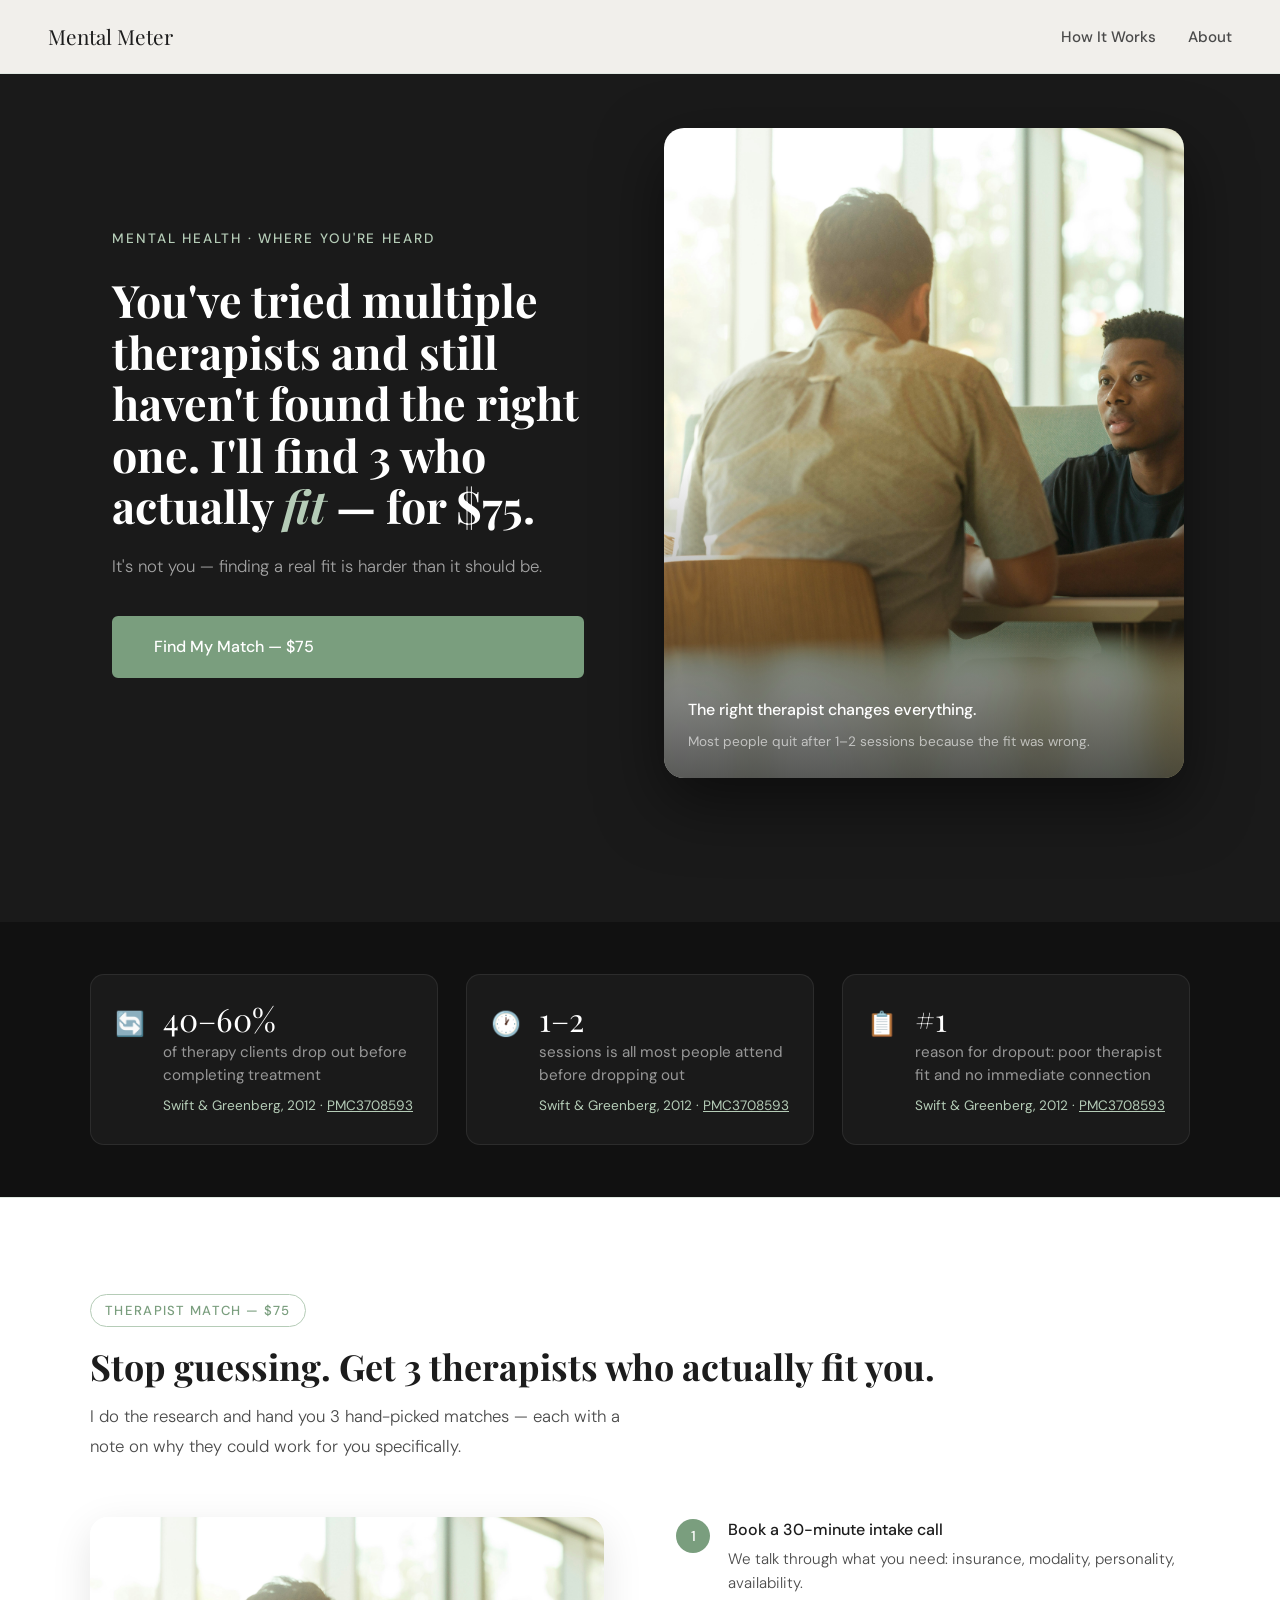
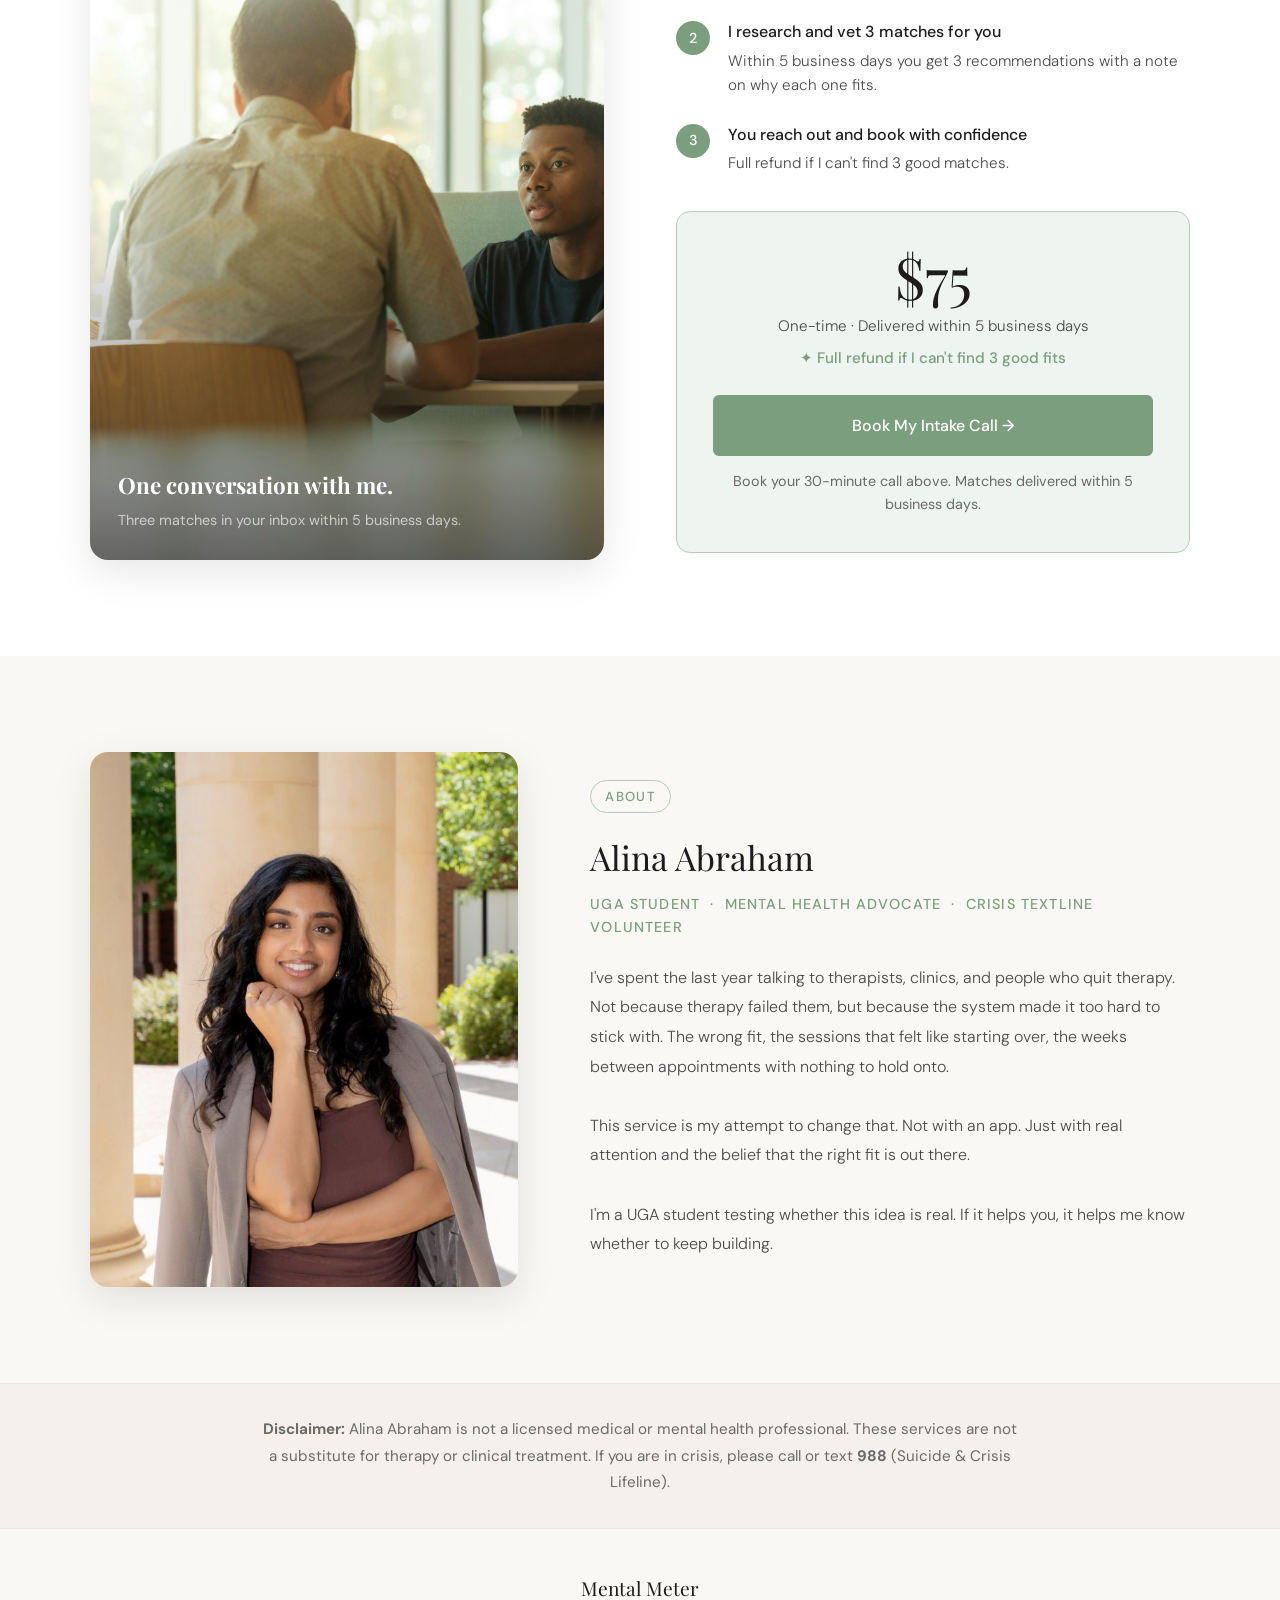
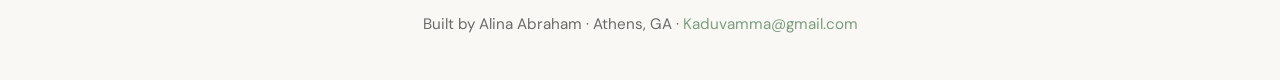
==== v1.html @ 349c6928 "Add files via upload" ====
<!DOCTYPE html>
<html lang="en">
<head>
<meta charset="UTF-8"><meta name="viewport" content="width=device-width, initial-scale=1.0">
<title>Mental Meter — Find Your Therapist</title>
<link href="https://fonts.googleapis.com/css2?family=Playfair+Display:ital,wght@0,400;0,700;1,400&family=DM+Sans:wght@300;400;500&display=swap" rel="stylesheet">
<link rel="stylesheet" href="shared.css">
<script async src="https://www.googletagmanager.com/gtag/js?id=G-3355NS7R4S"></script>
<script>window.dataLayer=window.dataLayer||[];function gtag(){dataLayer.push(arguments);}gtag('js',new Date());gtag('config','G-3355NS7R4S');gtag('event','variant_view',{variant:'v1'});function trackClick(l){gtag('event','cta_click',{variant:'v1',cta:l});}</script>
<style>
  /* V1 — THERAPIST MATCH — FRUSTRATION */
  /* Dark full-bleed hero, image right, cream body */
  .hero { min-height:100vh; display:grid; grid-template-columns:1fr 1fr; padding-top:80px; background:#1a1a1a; }
  .hero-left { display:flex; flex-direction:column; justify-content:center; padding:72px 56px 72px 64px; animation:fadeUp .6s ease both; }
  .hero-eyebrow { font-size:0.85rem; letter-spacing:0.14em; text-transform:uppercase; color:var(--sage-light); font-weight:500; margin-bottom:24px; }
  .hero h1 { font-family:'Playfair Display',serif; font-size:clamp(2.2rem,3.5vw,3.4rem); line-height:1.15; color:#fff; margin-bottom:20px; }
  .hero h1 em { font-style:italic; color:var(--sage-light); }
  .hero-sub { font-size:1.05rem; color:rgba(255,255,255,0.6); line-height:1.7; margin-bottom:36px; font-weight:300; max-width:480px; }
  .hero-right { display:flex; align-items:center; justify-content:center; padding:48px 48px 48px 24px; animation:fadeUp .7s .15s ease both; }
  .hero-img-frame { width:100%; max-height:680px; border-radius:20px; overflow:hidden; position:relative; box-shadow:0 24px 64px rgba(0,0,0,0.5); aspect-ratio:4/5; }
  .hero-img-frame img { width:100%; height:100%; object-fit:cover; object-position:center 25%; display:block; }
  .hero-img-overlay { position:absolute; inset:0; background:linear-gradient(to top, rgba(20,20,20,0.7) 0%, transparent 50%); }
  .hero-img-caption { position:absolute; bottom:24px; left:24px; right:24px; color:white; }
  .hero-img-caption strong { display:block; font-size:1rem; font-weight:500; margin-bottom:4px; }
  .hero-img-caption span { font-size:0.85rem; color:rgba(255,255,255,0.6); }

  .service-grid { display:grid; grid-template-columns:1fr 1fr; gap:72px; align-items:start; margin-top:56px; }
  .service-visual { border-radius:18px; overflow:hidden; box-shadow:0 12px 40px rgba(0,0,0,0.1); aspect-ratio:4/5; position:relative; }
  .service-visual img { width:100%; height:100%; object-fit:cover; display:block; }
  .service-visual-overlay { position:absolute; inset:0; background:linear-gradient(to top,rgba(20,20,20,0.65) 0%,transparent 55%); }
  .service-visual-label { position:absolute; bottom:28px; left:28px; right:28px; color:white; }
  .service-visual-label h3 { font-family:'Playfair Display',serif; font-size:1.4rem; margin-bottom:6px; }
  .service-visual-label p { font-size:0.9rem; color:rgba(255,255,255,0.65); line-height:1.5; }

  @media(max-width:800px){ .hero{grid-template-columns:1fr;} .hero-left{padding:100px 24px 40px;} .hero-right{padding:0 24px 48px;} .service-grid{grid-template-columns:1fr;} }
</style>
</head>
<body>
<nav>
  <a href="#" class="nav-logo">Mental Meter</a>
  <ul class="nav-links"><li><a href="#service">How It Works</a></li><li><a href="#about">About</a></li></ul>
</nav>

<!-- HERO -->
<section class="hero">
  <div class="hero-left">
    <p class="hero-eyebrow">Mental Health · Where You're Heard</p>
    <h1>You've tried multiple therapists and still haven't found the right one. I'll find 3 who actually <em>fit</em> — for $75.</h1>
    <p class="hero-sub">It's not you — finding a real fit is harder than it should be.</p>
    <a href="https://calendly.com/alinaabraham05/30min" class="btn-primary" onclick="trackClick('match_hero_v1')">Find My Match — $75</a>
  </div>
  <div class="hero-right">
    <div class="hero-img-frame">
      <img src="therapy.jpg" alt="Person in a therapy conversation" />
      <div class="hero-img-overlay"></div>
      <div class="hero-img-caption">
        <strong>The right therapist changes everything.</strong>
        <span>Most people quit after 1–2 sessions because the fit was wrong.</span>
      </div>
    </div>
  </div>
</section>

<!-- STATS -->
<div class="stats-bar">
  <div class="stats-inner">
    <div class="stat-card"><div class="stat-icon">🔄</div><div><div class="stat-number">40–60%</div><div class="stat-label">of therapy clients drop out before completing treatment</div><div class="stat-source">Swift &amp; Greenberg, 2012 · <a href="https://pmc.ncbi.nlm.nih.gov/articles/PMC3708593/" target="_blank">PMC3708593</a></div></div></div>
    <div class="stat-card"><div class="stat-icon">🕐</div><div><div class="stat-number">1–2</div><div class="stat-label">sessions is all most people attend before dropping out</div><div class="stat-source">Swift &amp; Greenberg, 2012 · <a href="https://pmc.ncbi.nlm.nih.gov/articles/PMC3708593/" target="_blank">PMC3708593</a></div></div></div>
    <div class="stat-card"><div class="stat-icon">📋</div><div><div class="stat-number">#1</div><div class="stat-label">reason for dropout: poor therapist fit and no immediate connection</div><div class="stat-source">Swift &amp; Greenberg, 2012 · <a href="https://pmc.ncbi.nlm.nih.gov/articles/PMC3708593/" target="_blank">PMC3708593</a></div></div></div>
  </div>
</div>

<!-- SERVICE -->
<section style="background:white; border-top:1px solid var(--border);" id="service">
  <div class="section-inner">
    <span class="section-tag">Therapist Match — $75</span>
    <h2 class="section-title">Stop guessing. Get 3 therapists who actually fit you.</h2>
    <p class="section-sub">I do the research and hand you 3 hand-picked matches — each with a note on why they could work for you specifically.</p>
    <div class="service-grid">
      <div class="service-visual">
        <img src="therapy.jpg" alt="Therapy session" />
        <div class="service-visual-overlay"></div>
        <div class="service-visual-label"><h3>One conversation with me.</h3><p>Three matches in your inbox within 5 business days.</p></div>
      </div>
      <div>
        <div class="match-steps">
          <div class="match-step"><div class="step-num">1</div><div class="step-text"><h4>Book a 30-minute intake call</h4><p>We talk through what you need: insurance, modality, personality, availability.</p></div></div>
          <div class="match-step"><div class="step-num">2</div><div class="step-text"><h4>I research and vet 3 matches for you</h4><p>Within 5 business days you get 3 recommendations with a note on why each one fits.</p></div></div>
          <div class="match-step"><div class="step-num">3</div><div class="step-text"><h4>You reach out and book with confidence</h4><p>Full refund if I can't find 3 good matches.</p></div></div>
        </div>
        <div class="pricing-pill pricing-pill-light">
          <div class="price-tag price-tag-light">$75</div>
          <div class="price-desc price-desc-light">One-time · Delivered within 5 business days</div>
          <div class="price-guarantee price-guarantee-light">✦ Full refund if I can't find 3 good fits</div>
          <a href="https://calendly.com/alinaabraham05/30min" class="btn-primary" style="width:100%;text-align:center;display:block;" onclick="trackClick('match_section_v1')">Book My Intake Call →</a>
          <p class="pricing-note pricing-note-light">Book your 30-minute call above. Matches delivered within 5 business days.</p>
        </div>
      </div>
    </div>
  </div>
</section>

<!-- ABOUT -->
<section style="background:var(--cream);" id="about">
  <div class="section-inner">
    <div class="about-grid">
      <div class="about-img-frame"><img src="photo.png" alt="Alina Abraham" /></div>
      <div>
        <span class="section-tag">About</span>
        <div class="about-name">Alina Abraham</div>
        <div class="about-title">UGA Student &nbsp;·&nbsp; Mental Health Advocate &nbsp;·&nbsp; Crisis Textline Volunteer</div>
        <p class="about-body">I've spent the last year talking to therapists, clinics, and people who quit therapy. Not because therapy failed them, but because the system made it too hard to stick with. The wrong fit, the sessions that felt like starting over, the weeks between appointments with nothing to hold onto.<br><br>This service is my attempt to change that. Not with an app. Just with real attention and the belief that the right fit is out there.<br><br>I'm a UGA student testing whether this idea is real. If it helps you, it helps me know whether to keep building.</p>
      </div>
    </div>
  </div>
</section>

<div class="disclaimer"><p><strong>Disclaimer:</strong> Alina Abraham is not a licensed medical or mental health professional. These services are not a substitute for therapy or clinical treatment. If you are in crisis, please call or text <strong>988</strong> (Suicide &amp; Crisis Lifeline).</p></div>
<footer><div class="footer-logo">Mental Meter</div><div class="footer-sub">Built by Alina Abraham · Athens, GA · <span style="color:var(--sage)">Kaduvamma@gmail.com</span></div></footer>
</body>
</html>
---- shared.css ----
:root {
  --sage: #7A9E7E; --sage-light: #B5CCB7; --sage-pale: #EEF4EF;
  --cream: #FAF8F4; --ink: #1C1C1C; --ink-soft: #4A4A4A;
  --ink-muted: #6A6A6A; --border: #E0E8E1;
}
* { margin:0; padding:0; box-sizing:border-box; }
html { scroll-behavior:smooth; }
body { font-family:'DM Sans',sans-serif; background:var(--cream); color:var(--ink); line-height:1.6; overflow-x:hidden; font-size:17px; }

nav { position:fixed; top:0; left:0; right:0; z-index:100; padding:20px 48px; display:flex; justify-content:space-between; align-items:center; background:rgba(250,248,244,0.96); backdrop-filter:blur(12px); border-bottom:1px solid var(--border); }
.nav-logo { font-family:'Playfair Display',serif; font-size:1.3rem; color:var(--ink); text-decoration:none; }
.nav-links { display:flex; gap:32px; list-style:none; }
.nav-links a { font-size:0.95rem; color:var(--ink-soft); text-decoration:none; font-weight:500; transition:color 0.2s; }
.nav-links a:hover { color:var(--sage); }

.btn-primary { display:inline-block; padding:16px 40px; background:var(--sage); color:white; text-decoration:none; font-size:1rem; font-weight:500; border-radius:6px; border:2px solid var(--sage); transition:all 0.25s; }
.btn-primary:hover { background:transparent; color:var(--sage); }
.btn-light { display:inline-block; padding:16px 40px; background:white; color:var(--ink); text-decoration:none; font-size:1rem; font-weight:500; border-radius:6px; border:2px solid white; transition:all 0.25s; }
.btn-light:hover { background:transparent; color:white; }
.btn-dark { display:inline-block; padding:16px 40px; background:var(--ink); color:white; text-decoration:none; font-size:1rem; font-weight:500; border-radius:6px; border:2px solid var(--ink); transition:all 0.25s; }
.btn-dark:hover { background:transparent; color:var(--ink); }
.btn-outline-white { display:inline-block; padding:16px 40px; background:transparent; color:white; text-decoration:none; font-size:1rem; font-weight:500; border-radius:6px; border:2px solid rgba(255,255,255,0.5); transition:all 0.25s; }
.btn-outline-white:hover { border-color:white; }

section { padding:96px 48px; }
.section-inner { max-width:1100px; margin:0 auto; }
.section-tag { display:inline-block; font-size:0.82rem; letter-spacing:0.1em; text-transform:uppercase; color:var(--sage); font-weight:500; border:1px solid var(--sage-light); padding:5px 14px; border-radius:100px; margin-bottom:18px; }
.section-title { font-family:'Playfair Display',serif; font-size:clamp(1.9rem,2.8vw,2.6rem); line-height:1.2; color:var(--ink); margin-bottom:14px; }
.section-sub { font-size:1.05rem; color:var(--ink-soft); line-height:1.75; font-weight:300; max-width:560px; }

.stats-bar { background:#111; padding:52px 48px; }
.stats-inner { max-width:1100px; margin:0 auto; display:grid; grid-template-columns:repeat(3,1fr); gap:28px; }
.stat-card { display:flex; gap:18px; align-items:flex-start; padding:28px 24px; background:rgba(255,255,255,0.04); border:1px solid rgba(255,255,255,0.08); border-radius:14px; }
.stat-icon { font-size:1.5rem; flex-shrink:0; margin-top:2px; }
.stat-number { font-family:'Playfair Display',serif; font-size:2rem; color:#fff; line-height:1; margin-bottom:6px; }
.stat-label { font-size:0.95rem; color:rgba(255,255,255,0.55); line-height:1.5; }
.stat-source { font-size:0.85rem; color:var(--sage-light); margin-top:8px; }
.stat-source a { color:var(--sage-light); text-decoration:underline; }

.match-steps { display:flex; flex-direction:column; gap:24px; margin-bottom:36px; }
.match-step { display:flex; gap:18px; align-items:flex-start; }
.step-num { width:34px; height:34px; background:var(--sage); color:white; border-radius:50%; display:flex; align-items:center; justify-content:center; font-size:0.9rem; font-weight:500; flex-shrink:0; margin-top:2px; }
.step-text h4 { font-weight:500; font-size:1rem; margin-bottom:4px; }
.step-text p { font-size:0.95rem; color:var(--ink-soft); line-height:1.6; font-weight:300; }

.pricing-pill { border-radius:14px; padding:36px; text-align:center; }
.pricing-pill-light { background:var(--sage-pale); border:1px solid var(--sage-light); }
.pricing-pill-dark { background:rgba(255,255,255,0.05); border:1px solid rgba(255,255,255,0.12); }
.price-tag { font-family:'Playfair Display',serif; font-size:3.6rem; line-height:1; margin-bottom:8px; }
.price-tag-dark { color:white; }
.price-tag-light { color:var(--ink); }
.price-desc { font-size:0.95rem; margin-bottom:8px; font-weight:300; }
.price-desc-light { color:var(--ink-soft); }
.price-desc-dark { color:rgba(255,255,255,0.5); }
.price-guarantee { font-size:0.95rem; font-weight:500; margin-bottom:24px; }
.price-guarantee-light { color:var(--sage); }
.price-guarantee-dark { color:var(--sage-light); }
.pricing-note { font-size:0.9rem; margin-top:14px; line-height:1.6; }
.pricing-note-light { color:var(--ink-muted); }
.pricing-note-dark { color:rgba(255,255,255,0.4); }
.one-time-badge { display:inline-block; background:rgba(181,204,183,0.18); border:1px solid rgba(181,204,183,0.35); border-radius:100px; padding:5px 16px; font-size:0.82rem; letter-spacing:0.08em; text-transform:uppercase; color:var(--sage-light); margin-bottom:14px; }

.feature-row { display:flex; gap:16px; align-items:flex-start; padding:20px 22px; border-radius:10px; }
.feature-row-dark { background:rgba(255,255,255,0.04); border:1px solid rgba(255,255,255,0.08); }
.feature-row-light { background:white; border:1px solid var(--border); }
.feature-icon { font-size:1.3rem; flex-shrink:0; margin-top:2px; }
.feature-text h4 { font-size:0.95rem; font-weight:500; margin-bottom:4px; }
.feature-text p { font-size:0.9rem; line-height:1.6; font-weight:300; }
.feature-text-dark h4 { color:white; }
.feature-text-dark p { color:rgba(255,255,255,0.5); }
.feature-text-light h4 { color:var(--ink); }
.feature-text-light p { color:var(--ink-soft); }

.timeline-strip { display:flex; border-radius:10px; overflow:hidden; border:1px solid rgba(255,255,255,0.1); }
.timeline-item { flex:1; padding:16px 10px; text-align:center; border-right:1px solid rgba(255,255,255,0.08); }
.timeline-item:last-child { border-right:none; }
.timeline-day { font-size:0.78rem; letter-spacing:0.08em; text-transform:uppercase; color:var(--sage-light); margin-bottom:5px; }
.timeline-label { font-size:0.82rem; color:rgba(255,255,255,0.5); line-height:1.4; }

.forms-grid { display:grid; grid-template-columns:repeat(3,1fr); gap:24px; margin-top:52px; }
.form-card { background:white; border:1px solid var(--border); border-radius:14px; padding:32px; position:relative; overflow:hidden; }
.form-card::before { content:''; position:absolute; top:0; left:0; right:0; height:3px; background:var(--sage); }
.form-card-label { font-size:0.82rem; letter-spacing:0.08em; text-transform:uppercase; color:var(--sage); font-weight:500; margin-bottom:10px; }
.form-card h3 { font-family:'Playfair Display',serif; font-size:1.15rem; margin-bottom:10px; }
.form-card>p { font-size:0.95rem; color:var(--ink-soft); line-height:1.65; font-weight:300; margin-bottom:18px; }
.form-questions { list-style:none; display:flex; flex-direction:column; gap:9px; }
.form-questions li { font-size:0.9rem; color:var(--ink-muted); display:flex; gap:9px; align-items:flex-start; line-height:1.5; }
.form-questions li::before { content:'→'; color:var(--sage-light); flex-shrink:0; }

.about-grid { display:grid; grid-template-columns:1fr 1.4fr; gap:72px; align-items:center; }
.about-img-frame { border-radius:18px; overflow:hidden; box-shadow:0 12px 40px rgba(0,0,0,0.1); }
.about-img-frame img { width:100%; aspect-ratio:4/5; object-fit:cover; display:block; }
.about-name { font-family:'Playfair Display',serif; font-size:2.1rem; margin-bottom:8px; }
.about-title { font-size:0.9rem; color:var(--sage); text-transform:uppercase; letter-spacing:0.08em; font-weight:500; margin-bottom:24px; }
.about-body { font-size:1rem; color:var(--ink-soft); line-height:1.85; font-weight:300; }

.disclaimer { background:#f5f0eb; border-top:1px solid var(--border); padding:32px 48px; text-align:center; }
.disclaimer p { font-size:0.95rem; color:var(--ink-muted); max-width:760px; margin:0 auto; line-height:1.75; }
footer { padding:44px 48px; text-align:center; border-top:1px solid var(--border); }
.footer-logo { font-family:'Playfair Display',serif; font-size:1.2rem; color:var(--ink); margin-bottom:8px; }
.footer-sub { font-size:0.95rem; color:var(--ink-muted); }

@keyframes fadeUp { from{opacity:0;transform:translateY(18px);}to{opacity:1;transform:translateY(0);} }

@media (max-width:800px) {
  nav { padding:16px 20px; } .nav-links { display:none; } section { padding:64px 20px; }
  .stats-inner { grid-template-columns:1fr; }
  .forms-grid { grid-template-columns:1fr; }
  .about-grid { grid-template-columns:1fr; }
  .timeline-strip { flex-direction:column; }
  .timeline-item { border-right:none; border-bottom:1px solid rgba(255,255,255,0.08); }
  .timeline-item:last-child { border-bottom:none; }
}
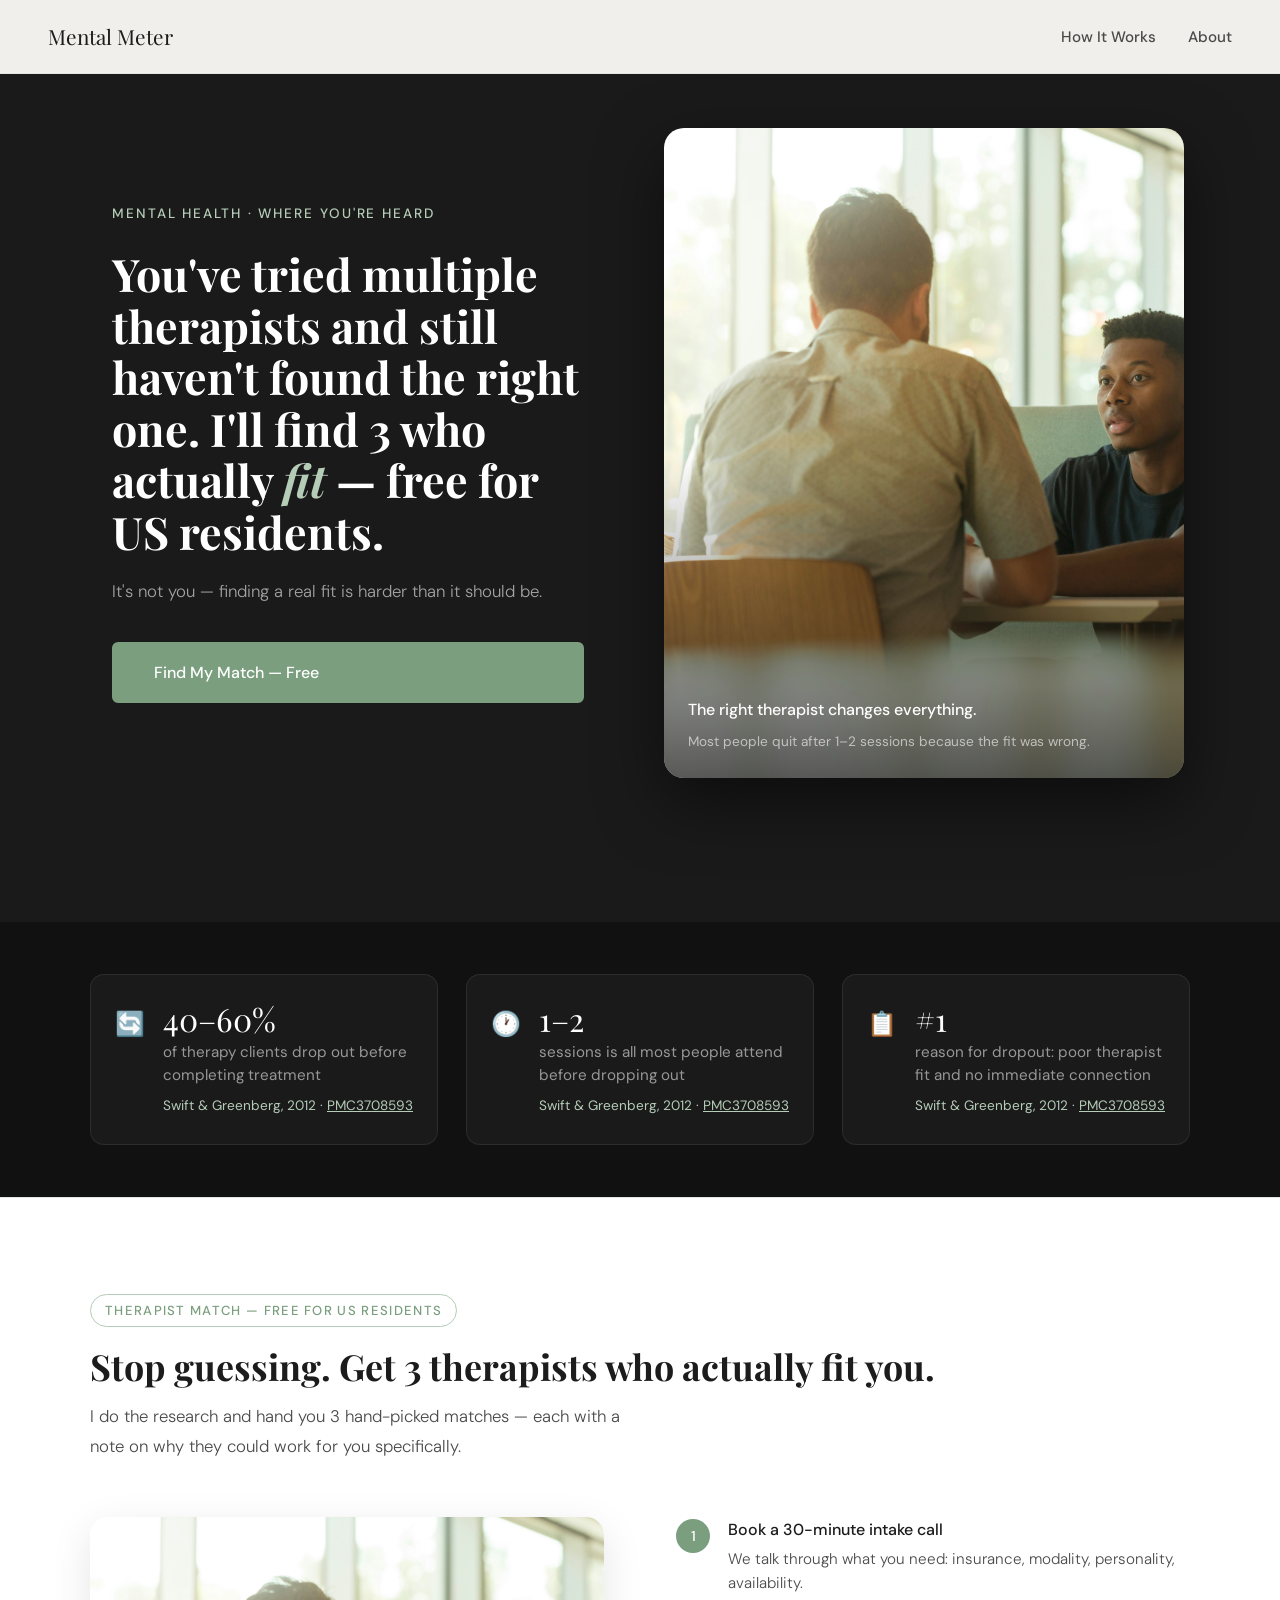
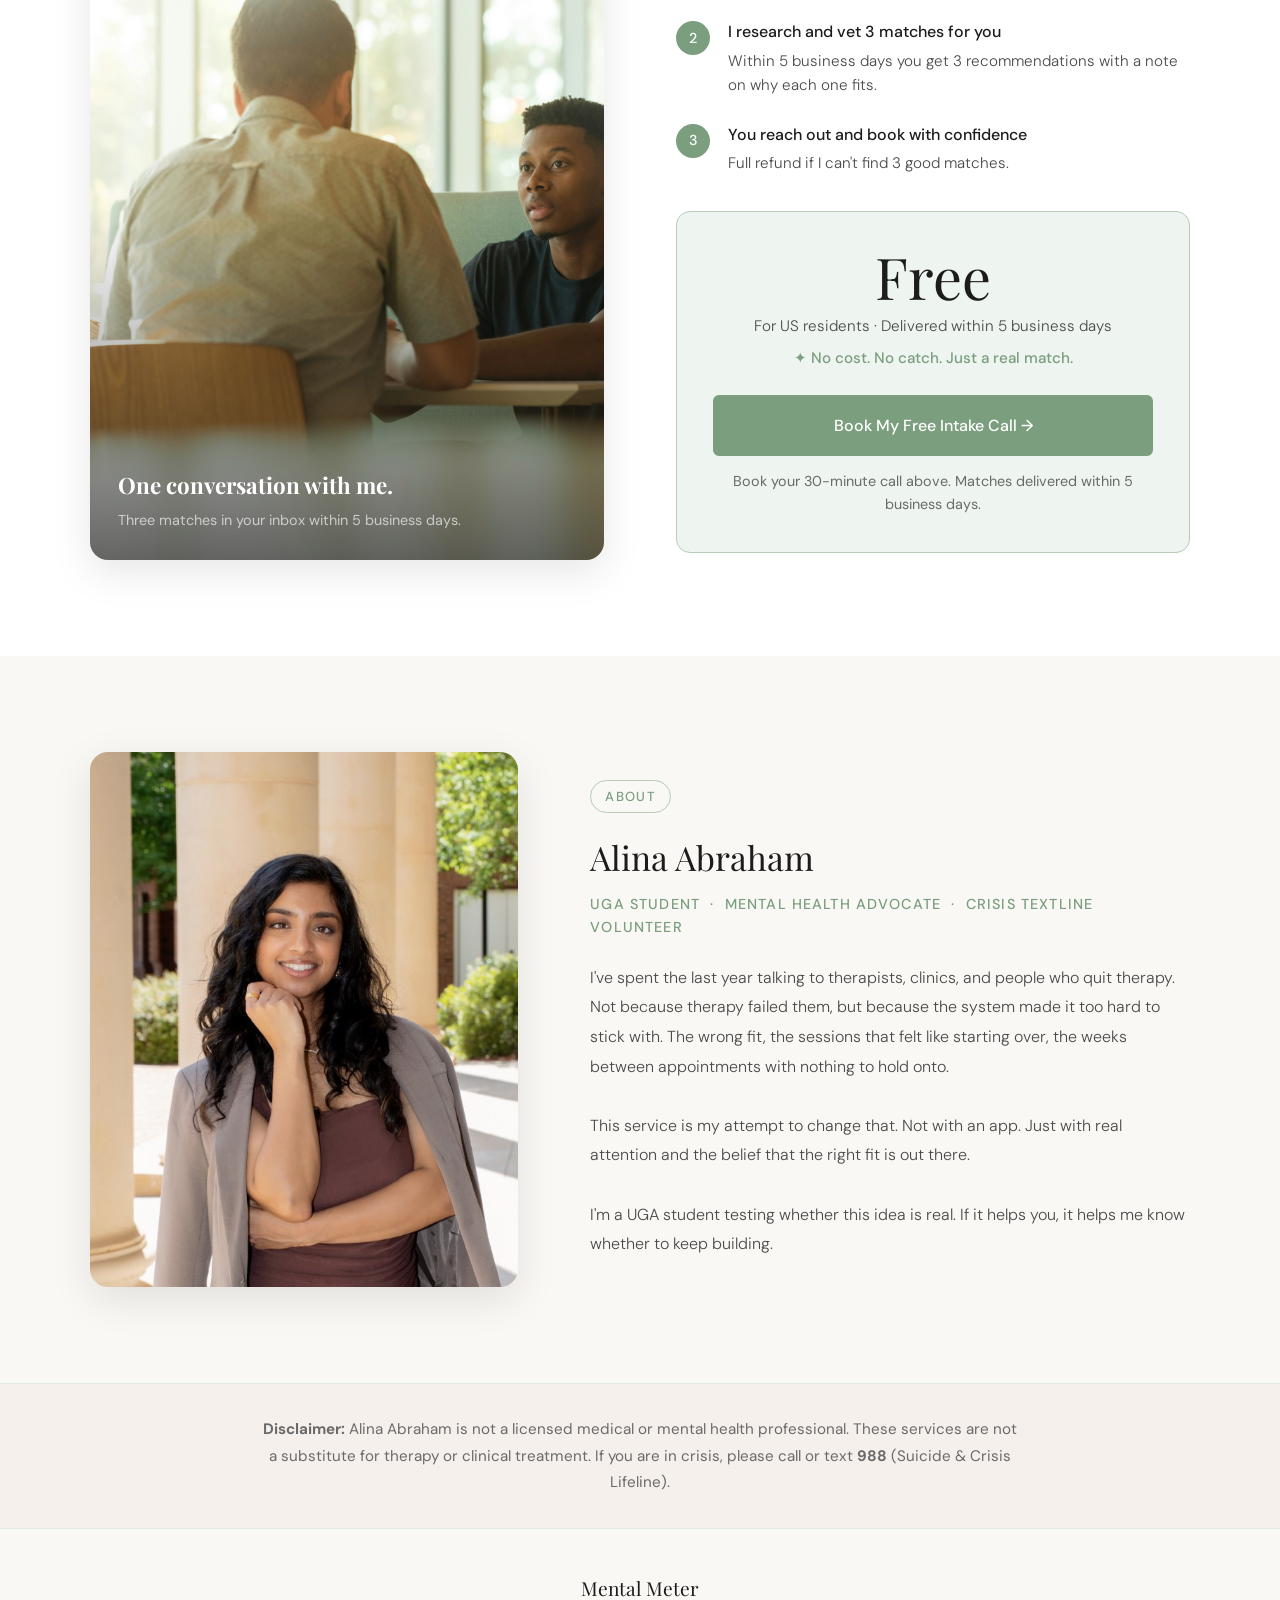
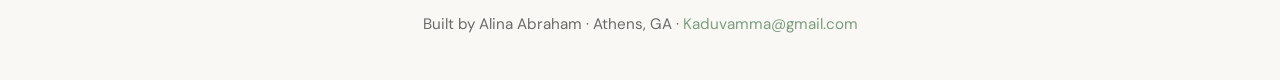
==== commit cb9f79b2: "Add files via upload" ====
--- a/v1.html
+++ b/v1.html
@@ -45,9 +45,9 @@
 <section class="hero">
   <div class="hero-left">
     <p class="hero-eyebrow">Mental Health · Where You're Heard</p>
-    <h1>You've tried multiple therapists and still haven't found the right one. I'll find 3 who actually <em>fit</em> — for $75.</h1>
+    <h1>You've tried multiple therapists and still haven't found the right one. I'll find 3 who actually <em>fit</em> — free for US residents.</h1>
     <p class="hero-sub">It's not you — finding a real fit is harder than it should be.</p>
-    <a href="https://calendly.com/alinaabraham05/30min" class="btn-primary" onclick="trackClick('match_hero_v1')">Find My Match — $75</a>
+    <a href="https://calendly.com/alinaabraham05/30min" class="btn-primary" onclick="trackClick('match_hero_v1')">Find My Match — Free</a>
   </div>
   <div class="hero-right">
     <div class="hero-img-frame">
@@ -73,7 +73,7 @@
 <!-- SERVICE -->
 <section style="background:white; border-top:1px solid var(--border);" id="service">
   <div class="section-inner">
-    <span class="section-tag">Therapist Match — $75</span>
+    <span class="section-tag">Therapist Match — Free for US Residents</span>
     <h2 class="section-title">Stop guessing. Get 3 therapists who actually fit you.</h2>
     <p class="section-sub">I do the research and hand you 3 hand-picked matches — each with a note on why they could work for you specifically.</p>
     <div class="service-grid">
@@ -89,10 +89,10 @@
           <div class="match-step"><div class="step-num">3</div><div class="step-text"><h4>You reach out and book with confidence</h4><p>Full refund if I can't find 3 good matches.</p></div></div>
         </div>
         <div class="pricing-pill pricing-pill-light">
-          <div class="price-tag price-tag-light">$75</div>
-          <div class="price-desc price-desc-light">One-time · Delivered within 5 business days</div>
-          <div class="price-guarantee price-guarantee-light">✦ Full refund if I can't find 3 good fits</div>
-          <a href="https://calendly.com/alinaabraham05/30min" class="btn-primary" style="width:100%;text-align:center;display:block;" onclick="trackClick('match_section_v1')">Book My Intake Call →</a>
+          <div class="price-tag price-tag-light">Free</div>
+          <div class="price-desc price-desc-light">For US residents · Delivered within 5 business days</div>
+          <div class="price-guarantee price-guarantee-light">✦ No cost. No catch. Just a real match.</div>
+          <a href="https://calendly.com/alinaabraham05/30min" class="btn-primary" style="width:100%;text-align:center;display:block;" onclick="trackClick('match_section_v1')">Book My Free Intake Call →</a>
           <p class="pricing-note pricing-note-light">Book your 30-minute call above. Matches delivered within 5 business days.</p>
         </div>
       </div>
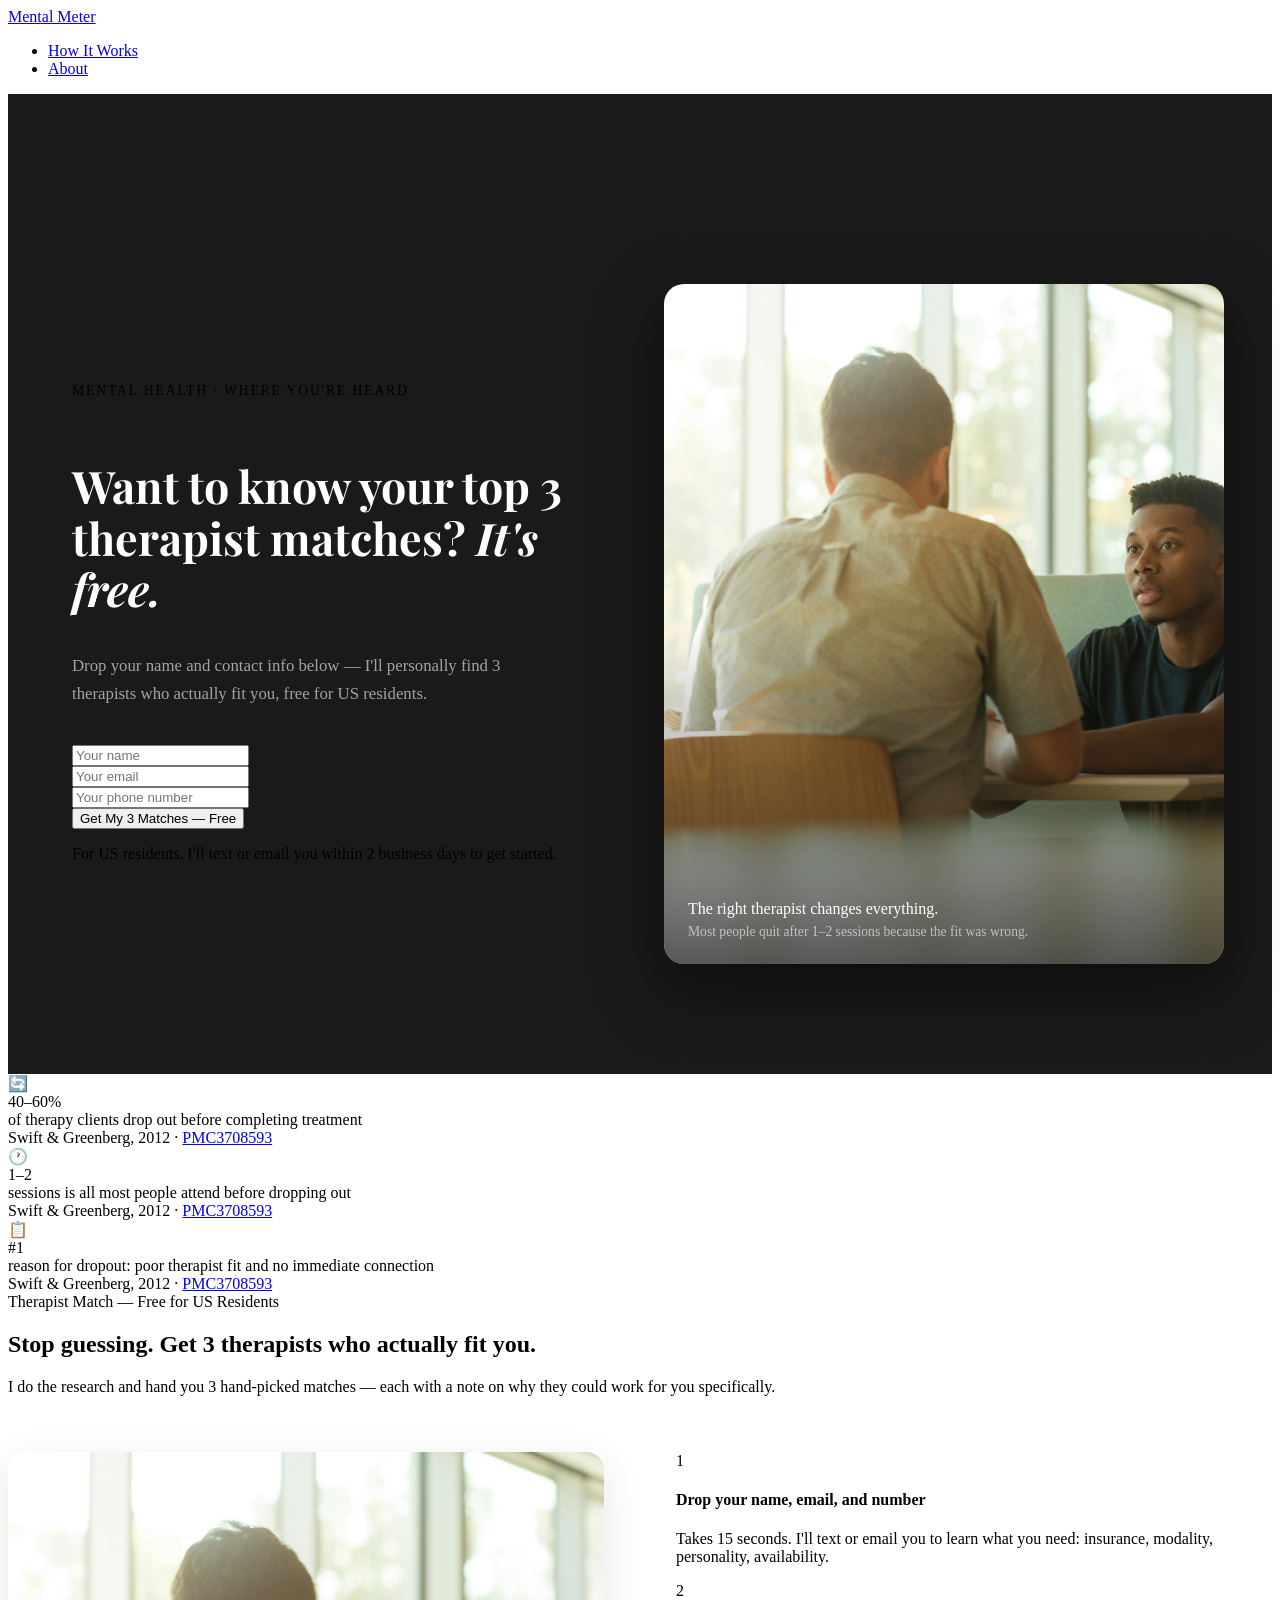
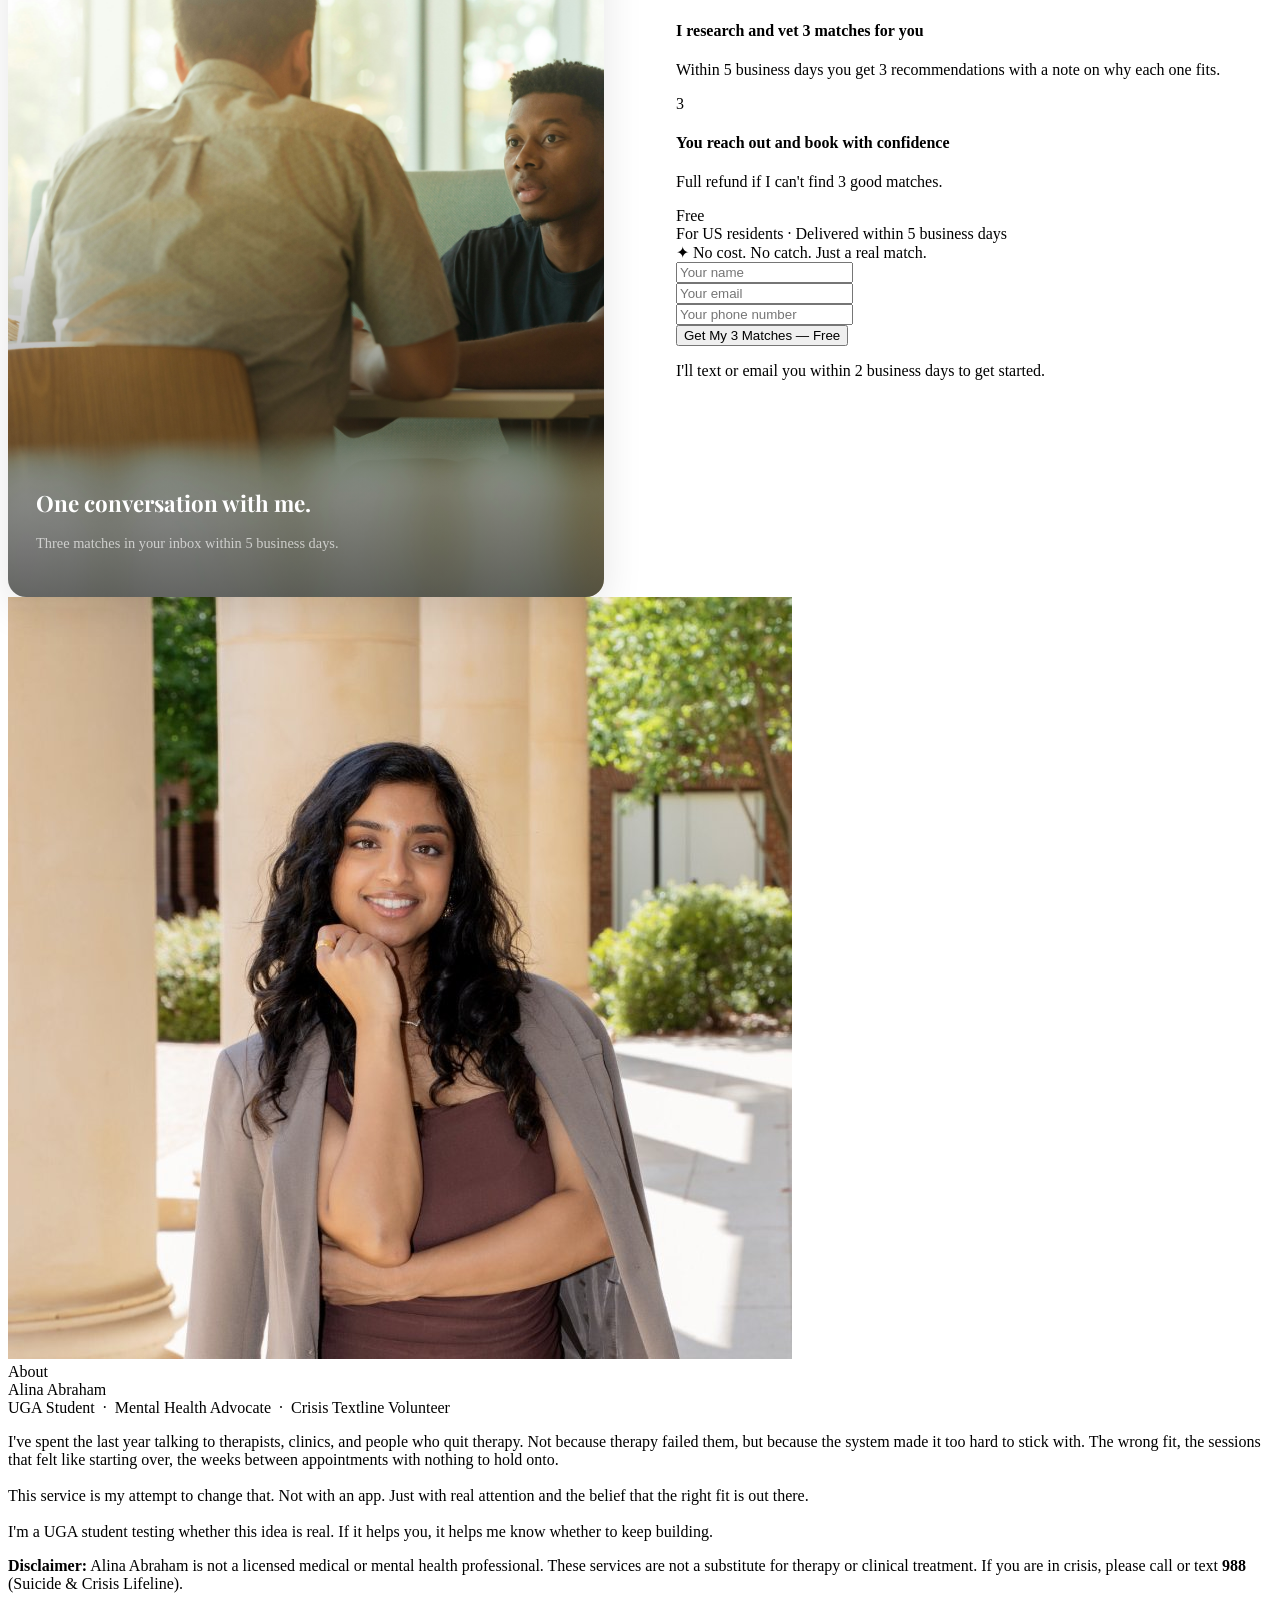
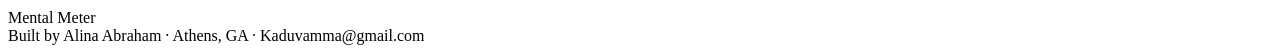
==== commit d21b7619: "Add files via upload" ====
--- a/v1.html
+++ b/v1.html
@@ -45,9 +45,19 @@
 <section class="hero">
   <div class="hero-left">
     <p class="hero-eyebrow">Mental Health · Where You're Heard</p>
-    <h1>You've tried multiple therapists and still haven't found the right one. I'll find 3 who actually <em>fit</em> — free for US residents.</h1>
-    <p class="hero-sub">It's not you — finding a real fit is harder than it should be.</p>
-    <a href="https://calendly.com/alinaabraham05/30min" class="btn-primary" onclick="trackClick('match_hero_v1')">Find My Match — Free</a>
+    <h1>Want to know your top 3 therapist matches? <em>It's free.</em></h1>
+    <p class="hero-sub">Drop your name and contact info below — I'll personally find 3 therapists who actually fit you, free for US residents.</p>
+    <div class="lead-form-wrap lead-form-wrap-dark">
+      <form action="https://formspree.io/f/mykaanel" method="POST" class="lead-form" onsubmit="trackClick('match_hero_v1')">
+        <input type="hidden" name="_subject" value="New Therapist Match Lead — V1" />
+        <input type="hidden" name="service" value="Therapist Match" />
+        <div class="lead-form-row"><input type="text" name="name" placeholder="Your name" required class="lead-input" /></div>
+        <div class="lead-form-row"><input type="email" name="email" placeholder="Your email" required class="lead-input" /></div>
+        <div class="lead-form-row"><input type="tel" name="phone" placeholder="Your phone number" required class="lead-input" /></div>
+        <button type="submit" class="lead-submit-btn">Get My 3 Matches — Free</button>
+      </form>
+      <p class="lead-form-note">For US residents. I'll text or email you within 2 business days to get started.</p>
+    </div>
   </div>
   <div class="hero-right">
     <div class="hero-img-frame">
@@ -84,7 +94,7 @@
       </div>
       <div>
         <div class="match-steps">
-          <div class="match-step"><div class="step-num">1</div><div class="step-text"><h4>Book a 30-minute intake call</h4><p>We talk through what you need: insurance, modality, personality, availability.</p></div></div>
+          <div class="match-step"><div class="step-num">1</div><div class="step-text"><h4>Drop your name, email, and number</h4><p>Takes 15 seconds. I'll text or email you to learn what you need: insurance, modality, personality, availability.</p></div></div>
           <div class="match-step"><div class="step-num">2</div><div class="step-text"><h4>I research and vet 3 matches for you</h4><p>Within 5 business days you get 3 recommendations with a note on why each one fits.</p></div></div>
           <div class="match-step"><div class="step-num">3</div><div class="step-text"><h4>You reach out and book with confidence</h4><p>Full refund if I can't find 3 good matches.</p></div></div>
         </div>
@@ -92,8 +102,17 @@
           <div class="price-tag price-tag-light">Free</div>
           <div class="price-desc price-desc-light">For US residents · Delivered within 5 business days</div>
           <div class="price-guarantee price-guarantee-light">✦ No cost. No catch. Just a real match.</div>
-          <a href="https://calendly.com/alinaabraham05/30min" class="btn-primary" style="width:100%;text-align:center;display:block;" onclick="trackClick('match_section_v1')">Book My Free Intake Call →</a>
-          <p class="pricing-note pricing-note-light">Book your 30-minute call above. Matches delivered within 5 business days.</p>
+          <div class="lead-form-wrap">
+            <form action="https://formspree.io/f/mykaanel" method="POST" class="lead-form" onsubmit="trackClick('match_section_v1')">
+              <input type="hidden" name="_subject" value="New Therapist Match Lead — V1" />
+              <input type="hidden" name="service" value="Therapist Match" />
+              <div class="lead-form-row"><input type="text" name="name" placeholder="Your name" required class="lead-input" /></div>
+              <div class="lead-form-row"><input type="email" name="email" placeholder="Your email" required class="lead-input" /></div>
+              <div class="lead-form-row"><input type="tel" name="phone" placeholder="Your phone number" required class="lead-input" /></div>
+              <button type="submit" class="lead-submit-btn">Get My 3 Matches — Free</button>
+            </form>
+            <p class="lead-form-note">I'll text or email you within 2 business days to get started.</p>
+          </div>
         </div>
       </div>
     </div>
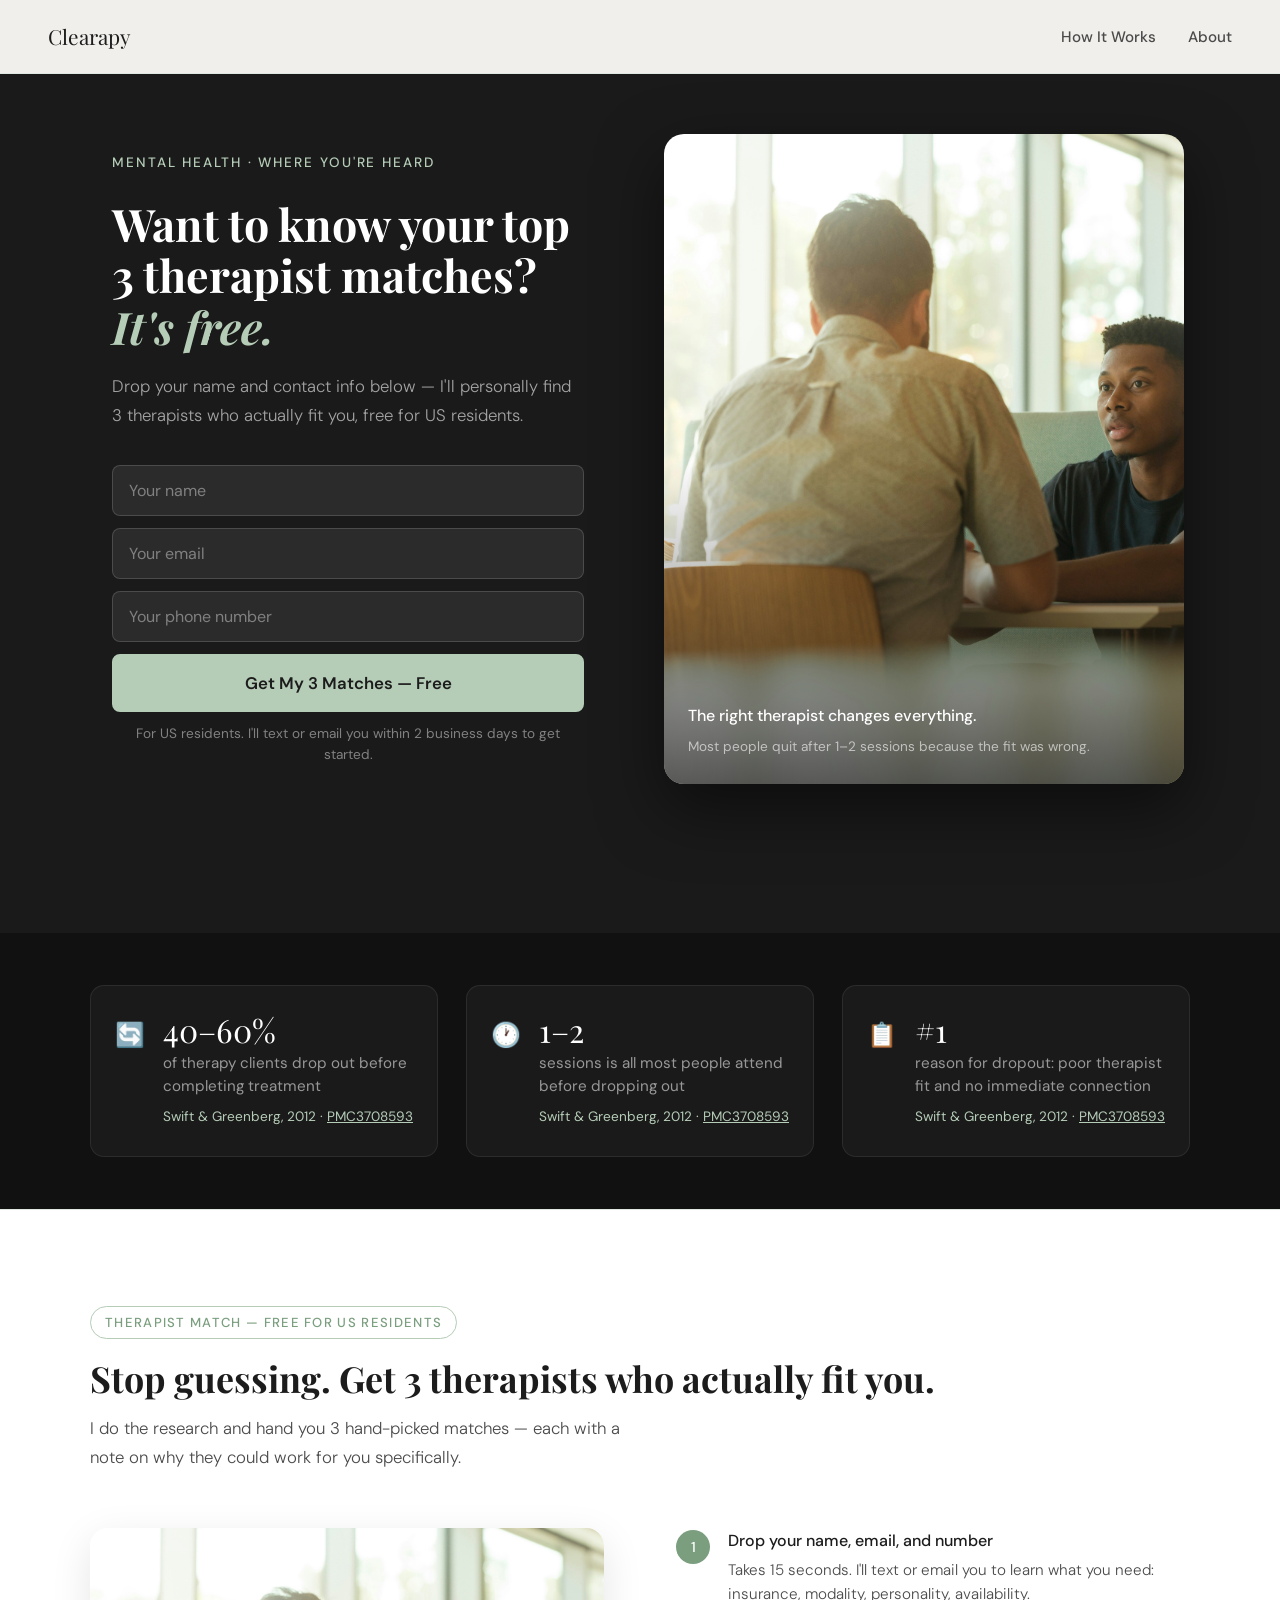
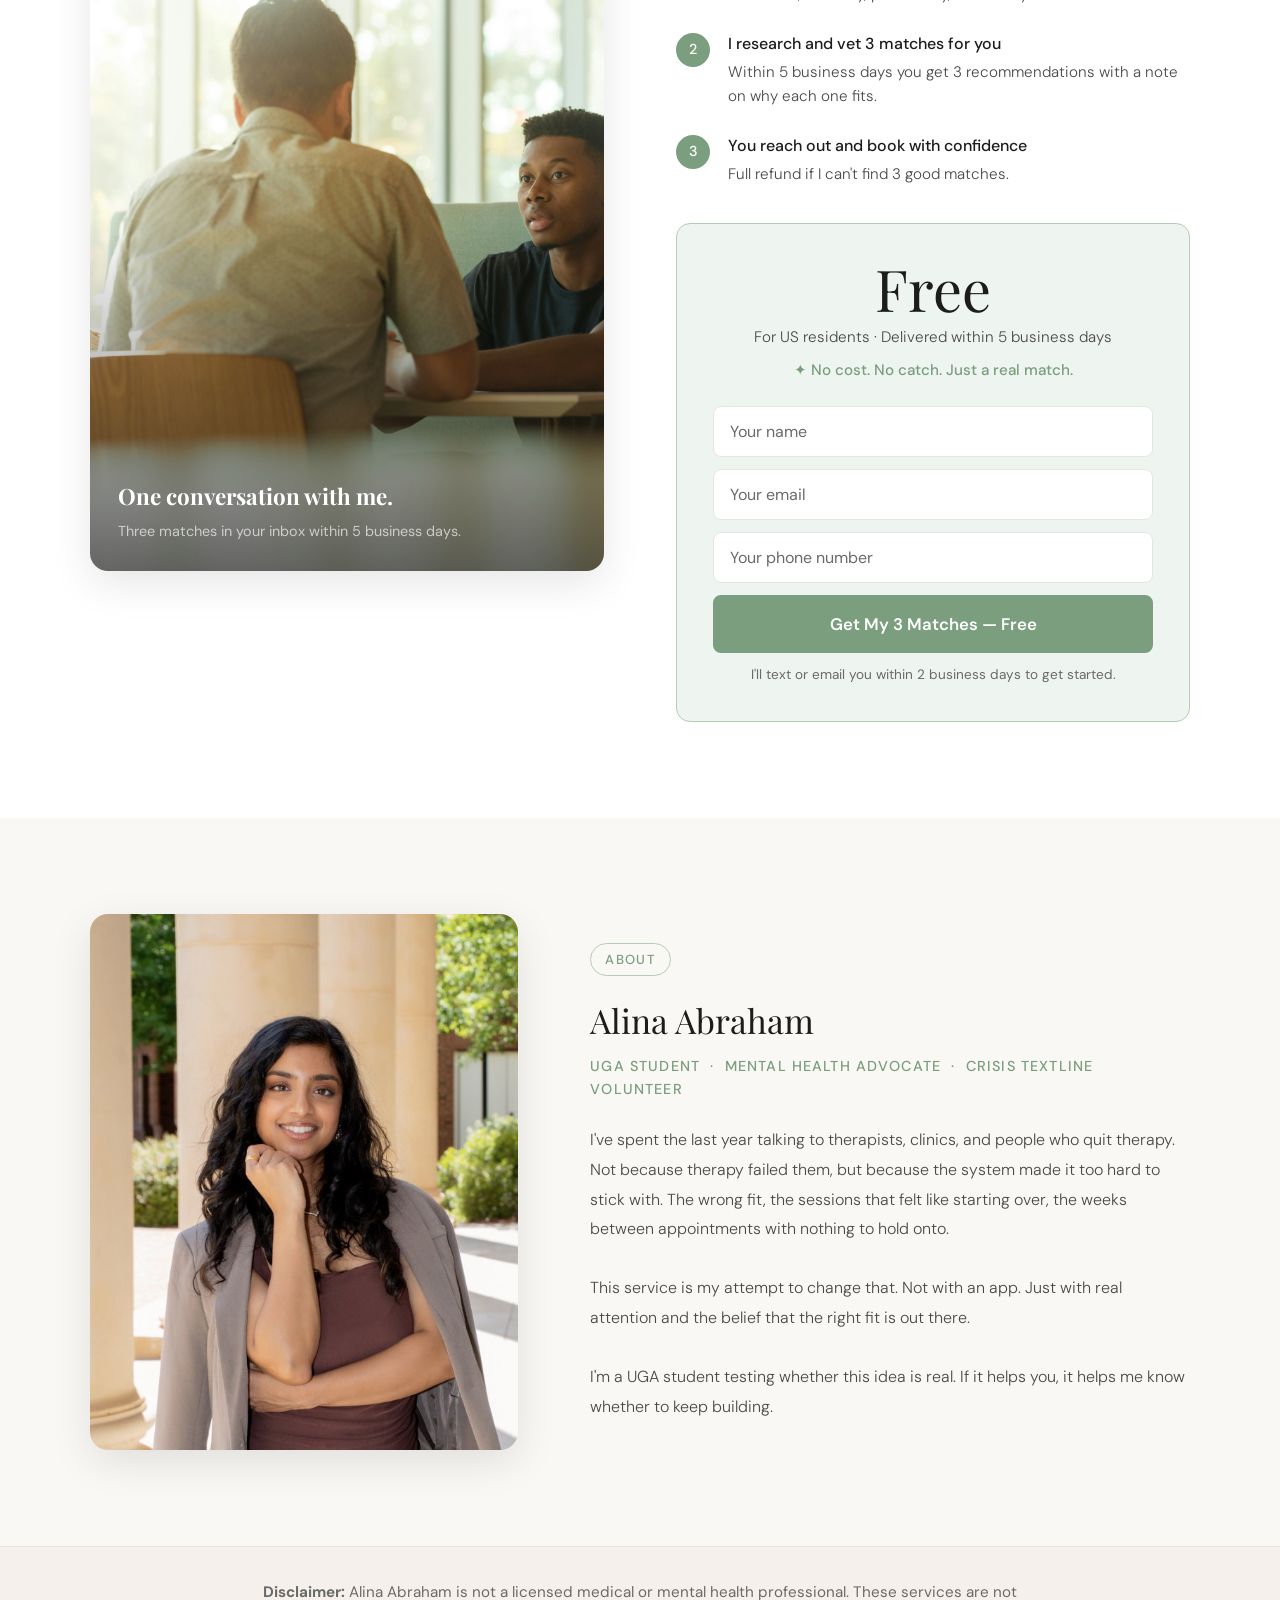
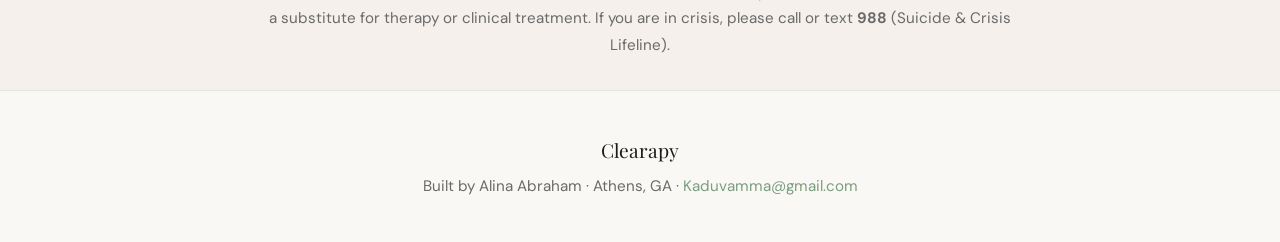
==== commit ef22a879: "Add files via upload" ====
--- a/v1.html
+++ b/v1.html
@@ -2,7 +2,7 @@
 <html lang="en">
 <head>
 <meta charset="UTF-8"><meta name="viewport" content="width=device-width, initial-scale=1.0">
-<title>Mental Meter — Find Your Therapist</title>
+<title>Clearapy — Find Your Therapist</title>
 <link href="https://fonts.googleapis.com/css2?family=Playfair+Display:ital,wght@0,400;0,700;1,400&family=DM+Sans:wght@300;400;500&display=swap" rel="stylesheet">
 <link rel="stylesheet" href="shared.css">
 <script async src="https://www.googletagmanager.com/gtag/js?id=G-3355NS7R4S"></script>
@@ -37,7 +37,7 @@
 </head>
 <body>
 <nav>
-  <a href="#" class="nav-logo">Mental Meter</a>
+  <a href="#" class="nav-logo">Clearapy</a>
   <ul class="nav-links"><li><a href="#service">How It Works</a></li><li><a href="#about">About</a></li></ul>
 </nav>
 
@@ -135,6 +135,6 @@
 </section>
 
 <div class="disclaimer"><p><strong>Disclaimer:</strong> Alina Abraham is not a licensed medical or mental health professional. These services are not a substitute for therapy or clinical treatment. If you are in crisis, please call or text <strong>988</strong> (Suicide &amp; Crisis Lifeline).</p></div>
-<footer><div class="footer-logo">Mental Meter</div><div class="footer-sub">Built by Alina Abraham · Athens, GA · <span style="color:var(--sage)">Kaduvamma@gmail.com</span></div></footer>
+<footer><div class="footer-logo">Clearapy</div><div class="footer-sub">Built by Alina Abraham · Athens, GA · <span style="color:var(--sage)">Kaduvamma@gmail.com</span></div></footer>
 </body>
 </html>
--- a/shared.css
+++ b/shared.css
@@ -0,0 +1,139 @@
+:root {
+  --sage: #7A9E7E; --sage-light: #B5CCB7; --sage-pale: #EEF4EF;
+  --cream: #FAF8F4; --ink: #1C1C1C; --ink-soft: #4A4A4A;
+  --ink-muted: #6A6A6A; --border: #E0E8E1;
+}
+* { margin:0; padding:0; box-sizing:border-box; }
+html { scroll-behavior:smooth; }
+body { font-family:'DM Sans',sans-serif; background:var(--cream); color:var(--ink); line-height:1.6; overflow-x:hidden; font-size:17px; }
+
+nav { position:fixed; top:0; left:0; right:0; z-index:100; padding:20px 48px; display:flex; justify-content:space-between; align-items:center; background:rgba(250,248,244,0.96); backdrop-filter:blur(12px); border-bottom:1px solid var(--border); }
+.nav-logo { font-family:'Playfair Display',serif; font-size:1.3rem; color:var(--ink); text-decoration:none; }
+.nav-links { display:flex; gap:32px; list-style:none; }
+.nav-links a { font-size:0.95rem; color:var(--ink-soft); text-decoration:none; font-weight:500; transition:color 0.2s; }
+.nav-links a:hover { color:var(--sage); }
+
+.btn-primary { display:inline-block; padding:16px 40px; background:var(--sage); color:white; text-decoration:none; font-size:1rem; font-weight:500; border-radius:6px; border:2px solid var(--sage); transition:all 0.25s; }
+.btn-primary:hover { background:transparent; color:var(--sage); }
+.btn-light { display:inline-block; padding:16px 40px; background:white; color:var(--ink); text-decoration:none; font-size:1rem; font-weight:500; border-radius:6px; border:2px solid white; transition:all 0.25s; }
+.btn-light:hover { background:transparent; color:white; }
+.btn-dark { display:inline-block; padding:16px 40px; background:var(--ink); color:white; text-decoration:none; font-size:1rem; font-weight:500; border-radius:6px; border:2px solid var(--ink); transition:all 0.25s; }
+.btn-dark:hover { background:transparent; color:var(--ink); }
+.btn-outline-white { display:inline-block; padding:16px 40px; background:transparent; color:white; text-decoration:none; font-size:1rem; font-weight:500; border-radius:6px; border:2px solid rgba(255,255,255,0.5); transition:all 0.25s; }
+.btn-outline-white:hover { border-color:white; }
+
+section { padding:96px 48px; }
+.section-inner { max-width:1100px; margin:0 auto; }
+.section-tag { display:inline-block; font-size:0.82rem; letter-spacing:0.1em; text-transform:uppercase; color:var(--sage); font-weight:500; border:1px solid var(--sage-light); padding:5px 14px; border-radius:100px; margin-bottom:18px; }
+.section-title { font-family:'Playfair Display',serif; font-size:clamp(1.9rem,2.8vw,2.6rem); line-height:1.2; color:var(--ink); margin-bottom:14px; }
+.section-sub { font-size:1.05rem; color:var(--ink-soft); line-height:1.75; font-weight:300; max-width:560px; }
+
+.stats-bar { background:#111; padding:52px 48px; }
+.stats-inner { max-width:1100px; margin:0 auto; display:grid; grid-template-columns:repeat(3,1fr); gap:28px; }
+.stat-card { display:flex; gap:18px; align-items:flex-start; padding:28px 24px; background:rgba(255,255,255,0.04); border:1px solid rgba(255,255,255,0.08); border-radius:14px; }
+.stat-icon { font-size:1.5rem; flex-shrink:0; margin-top:2px; }
+.stat-number { font-family:'Playfair Display',serif; font-size:2rem; color:#fff; line-height:1; margin-bottom:6px; }
+.stat-label { font-size:0.95rem; color:rgba(255,255,255,0.55); line-height:1.5; }
+.stat-source { font-size:0.85rem; color:var(--sage-light); margin-top:8px; }
+.stat-source a { color:var(--sage-light); text-decoration:underline; }
+
+.match-steps { display:flex; flex-direction:column; gap:24px; margin-bottom:36px; }
+.match-step { display:flex; gap:18px; align-items:flex-start; }
+.step-num { width:34px; height:34px; background:var(--sage); color:white; border-radius:50%; display:flex; align-items:center; justify-content:center; font-size:0.9rem; font-weight:500; flex-shrink:0; margin-top:2px; }
+.step-text h4 { font-weight:500; font-size:1rem; margin-bottom:4px; }
+.step-text p { font-size:0.95rem; color:var(--ink-soft); line-height:1.6; font-weight:300; }
+
+.pricing-pill { border-radius:14px; padding:36px; text-align:center; }
+.pricing-pill-light { background:var(--sage-pale); border:1px solid var(--sage-light); }
+.pricing-pill-dark { background:rgba(255,255,255,0.05); border:1px solid rgba(255,255,255,0.12); }
+.price-tag { font-family:'Playfair Display',serif; font-size:3.6rem; line-height:1; margin-bottom:8px; }
+.price-tag-dark { color:white; }
+.price-tag-light { color:var(--ink); }
+.price-desc { font-size:0.95rem; margin-bottom:8px; font-weight:300; }
+.price-desc-light { color:var(--ink-soft); }
+.price-desc-dark { color:rgba(255,255,255,0.5); }
+.price-guarantee { font-size:0.95rem; font-weight:500; margin-bottom:24px; }
+.price-guarantee-light { color:var(--sage); }
+.price-guarantee-dark { color:var(--sage-light); }
+.pricing-note { font-size:0.9rem; margin-top:14px; line-height:1.6; }
+.pricing-note-light { color:var(--ink-muted); }
+.pricing-note-dark { color:rgba(255,255,255,0.4); }
+.one-time-badge { display:inline-block; background:rgba(181,204,183,0.18); border:1px solid rgba(181,204,183,0.35); border-radius:100px; padding:5px 16px; font-size:0.82rem; letter-spacing:0.08em; text-transform:uppercase; color:var(--sage-light); margin-bottom:14px; }
+
+.feature-row { display:flex; gap:16px; align-items:flex-start; padding:20px 22px; border-radius:10px; }
+.feature-row-dark { background:rgba(255,255,255,0.04); border:1px solid rgba(255,255,255,0.08); }
+.feature-row-light { background:white; border:1px solid var(--border); }
+.feature-icon { font-size:1.3rem; flex-shrink:0; margin-top:2px; }
+.feature-text h4 { font-size:0.95rem; font-weight:500; margin-bottom:4px; }
+.feature-text p { font-size:0.9rem; line-height:1.6; font-weight:300; }
+.feature-text-dark h4 { color:white; }
+.feature-text-dark p { color:rgba(255,255,255,0.5); }
+.feature-text-light h4 { color:var(--ink); }
+.feature-text-light p { color:var(--ink-soft); }
+
+.timeline-strip { display:flex; border-radius:10px; overflow:hidden; border:1px solid rgba(255,255,255,0.1); }
+.timeline-item { flex:1; padding:16px 10px; text-align:center; border-right:1px solid rgba(255,255,255,0.08); }
+.timeline-item:last-child { border-right:none; }
+.timeline-day { font-size:0.78rem; letter-spacing:0.08em; text-transform:uppercase; color:var(--sage-light); margin-bottom:5px; }
+.timeline-label { font-size:0.82rem; color:rgba(255,255,255,0.5); line-height:1.4; }
+
+.forms-grid { display:grid; grid-template-columns:repeat(3,1fr); gap:24px; margin-top:52px; }
+.form-card { background:white; border:1px solid var(--border); border-radius:14px; padding:32px; position:relative; overflow:hidden; }
+.form-card::before { content:''; position:absolute; top:0; left:0; right:0; height:3px; background:var(--sage); }
+.form-card-label { font-size:0.82rem; letter-spacing:0.08em; text-transform:uppercase; color:var(--sage); font-weight:500; margin-bottom:10px; }
+.form-card h3 { font-family:'Playfair Display',serif; font-size:1.15rem; margin-bottom:10px; }
+.form-card>p { font-size:0.95rem; color:var(--ink-soft); line-height:1.65; font-weight:300; margin-bottom:18px; }
+.form-questions { list-style:none; display:flex; flex-direction:column; gap:9px; }
+.form-questions li { font-size:0.9rem; color:var(--ink-muted); display:flex; gap:9px; align-items:flex-start; line-height:1.5; }
+.form-questions li::before { content:'→'; color:var(--sage-light); flex-shrink:0; }
+
+.about-grid { display:grid; grid-template-columns:1fr 1.4fr; gap:72px; align-items:center; }
+.about-img-frame { border-radius:18px; overflow:hidden; box-shadow:0 12px 40px rgba(0,0,0,0.1); }
+.about-img-frame img { width:100%; aspect-ratio:4/5; object-fit:cover; display:block; }
+.about-name { font-family:'Playfair Display',serif; font-size:2.1rem; margin-bottom:8px; }
+.about-title { font-size:0.9rem; color:var(--sage); text-transform:uppercase; letter-spacing:0.08em; font-weight:500; margin-bottom:24px; }
+.about-body { font-size:1rem; color:var(--ink-soft); line-height:1.85; font-weight:300; }
+
+.disclaimer { background:#f5f0eb; border-top:1px solid var(--border); padding:32px 48px; text-align:center; }
+.disclaimer p { font-size:0.95rem; color:var(--ink-muted); max-width:760px; margin:0 auto; line-height:1.75; }
+footer { padding:44px 48px; text-align:center; border-top:1px solid var(--border); }
+.footer-logo { font-family:'Playfair Display',serif; font-size:1.2rem; color:var(--ink); margin-bottom:8px; }
+.footer-sub { font-size:0.95rem; color:var(--ink-muted); }
+
+@keyframes fadeUp { from{opacity:0;transform:translateY(18px);}to{opacity:1;transform:translateY(0);} }
+
+@media (max-width:800px) {
+  nav { padding:16px 20px; } .nav-links { display:none; } section { padding:64px 20px; }
+  .stats-inner { grid-template-columns:1fr; }
+  .forms-grid { grid-template-columns:1fr; }
+  .about-grid { grid-template-columns:1fr; }
+  .timeline-strip { flex-direction:column; }
+  .timeline-item { border-right:none; border-bottom:1px solid rgba(255,255,255,0.08); }
+  .timeline-item:last-child { border-bottom:none; }
+}
+
+/* INLINE LEAD FORM */
+.lead-form-wrap { width:100%; }
+.lead-form { display:flex; flex-direction:column; gap:12px; }
+.lead-form-row { width:100%; }
+.lead-input {
+  width:100%; padding:14px 16px; font-size:1rem; font-family:'DM Sans',sans-serif;
+  border-radius:8px; border:1.5px solid var(--border); background:white; color:var(--ink);
+  transition:border-color 0.2s;
+}
+.lead-input:focus { outline:none; border-color:var(--sage); }
+.lead-input::placeholder { color:var(--ink-muted); }
+.lead-submit-btn {
+  width:100%; padding:16px 20px; font-size:1.05rem; font-weight:600;
+  background:var(--sage); color:white; border:2px solid var(--sage); border-radius:8px;
+  cursor:pointer; transition:all 0.25s; font-family:'DM Sans',sans-serif;
+}
+.lead-submit-btn:hover { background:transparent; color:var(--sage); }
+.lead-form-note { font-size:0.85rem; color:var(--ink-muted); margin-top:12px; line-height:1.5; text-align:center; }
+
+/* Dark variant for forms on dark backgrounds */
+.lead-form-wrap-dark .lead-input { background:rgba(255,255,255,0.08); border-color:rgba(255,255,255,0.15); color:white; }
+.lead-form-wrap-dark .lead-input::placeholder { color:rgba(255,255,255,0.4); }
+.lead-form-wrap-dark .lead-submit-btn { background:var(--sage-light); color:var(--ink); border-color:var(--sage-light); }
+.lead-form-wrap-dark .lead-submit-btn:hover { background:transparent; color:var(--sage-light); }
+.lead-form-wrap-dark .lead-form-note { color:rgba(255,255,255,0.45); }
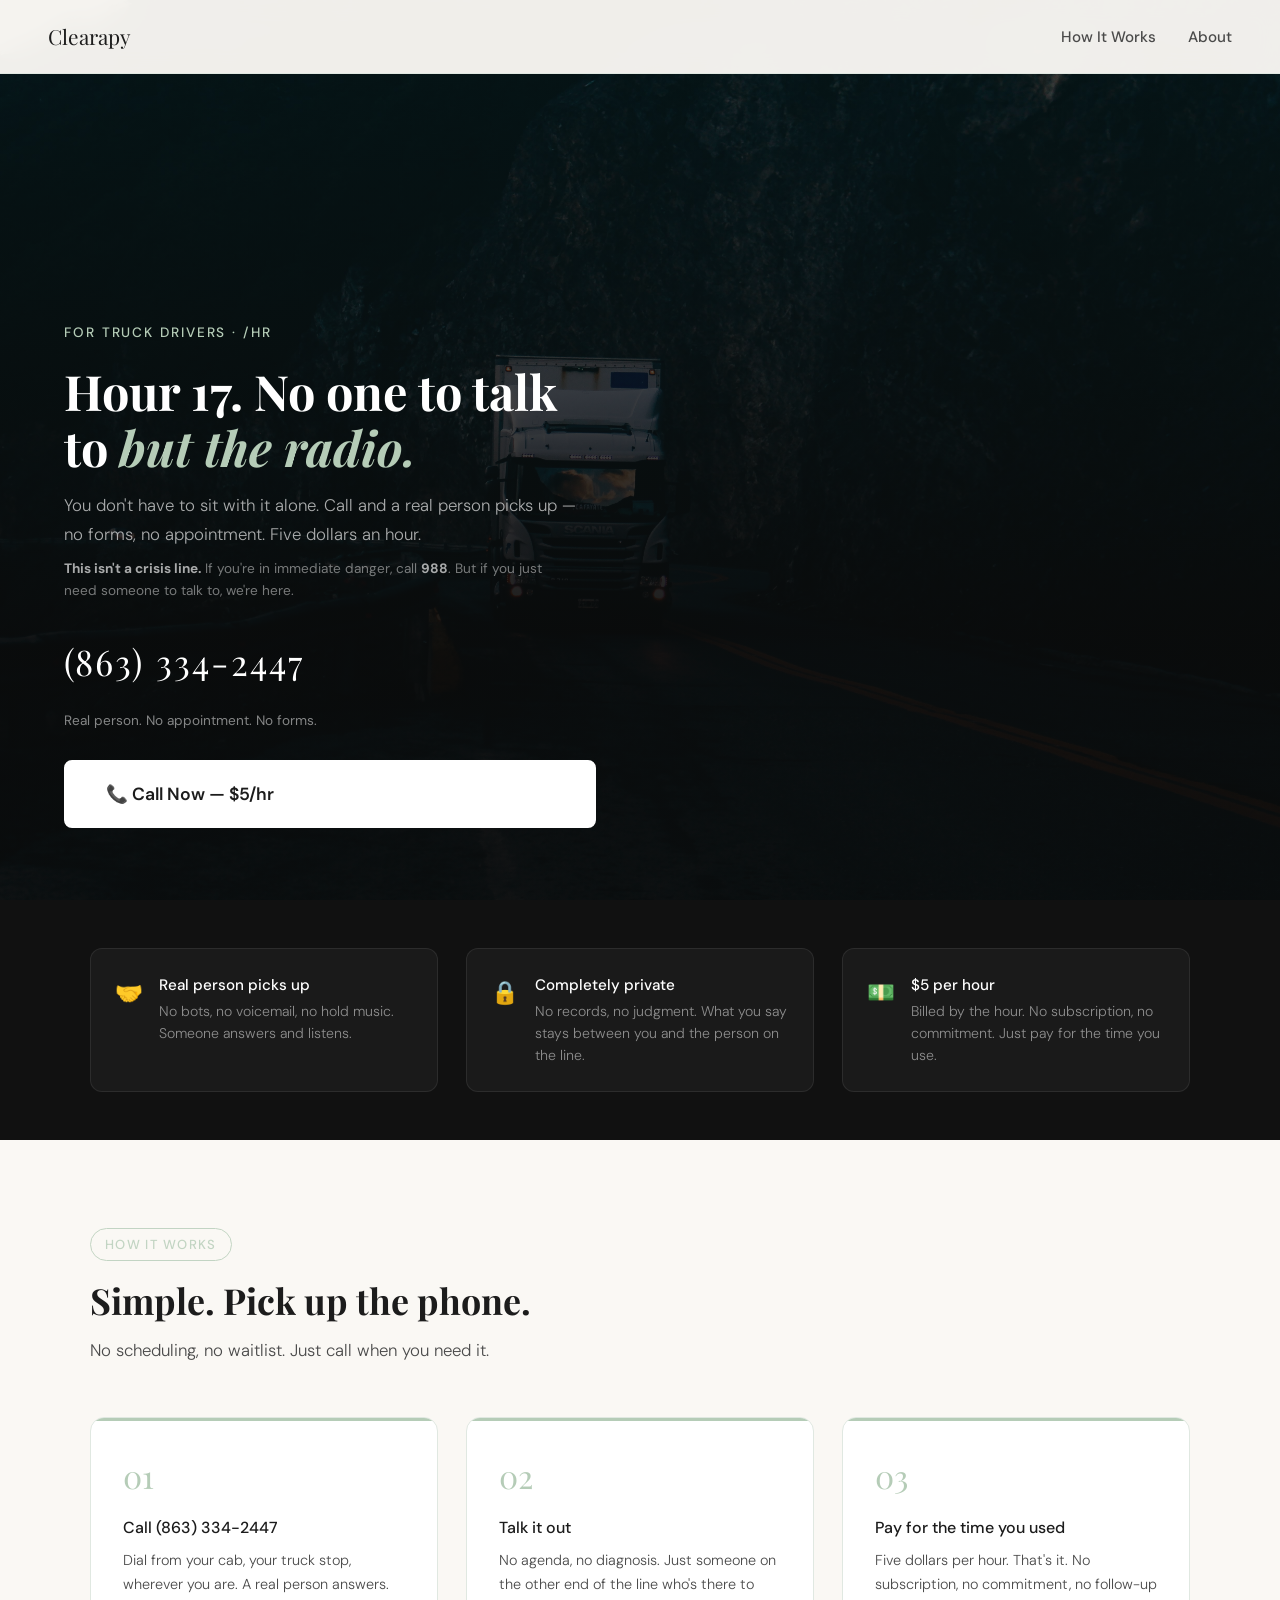
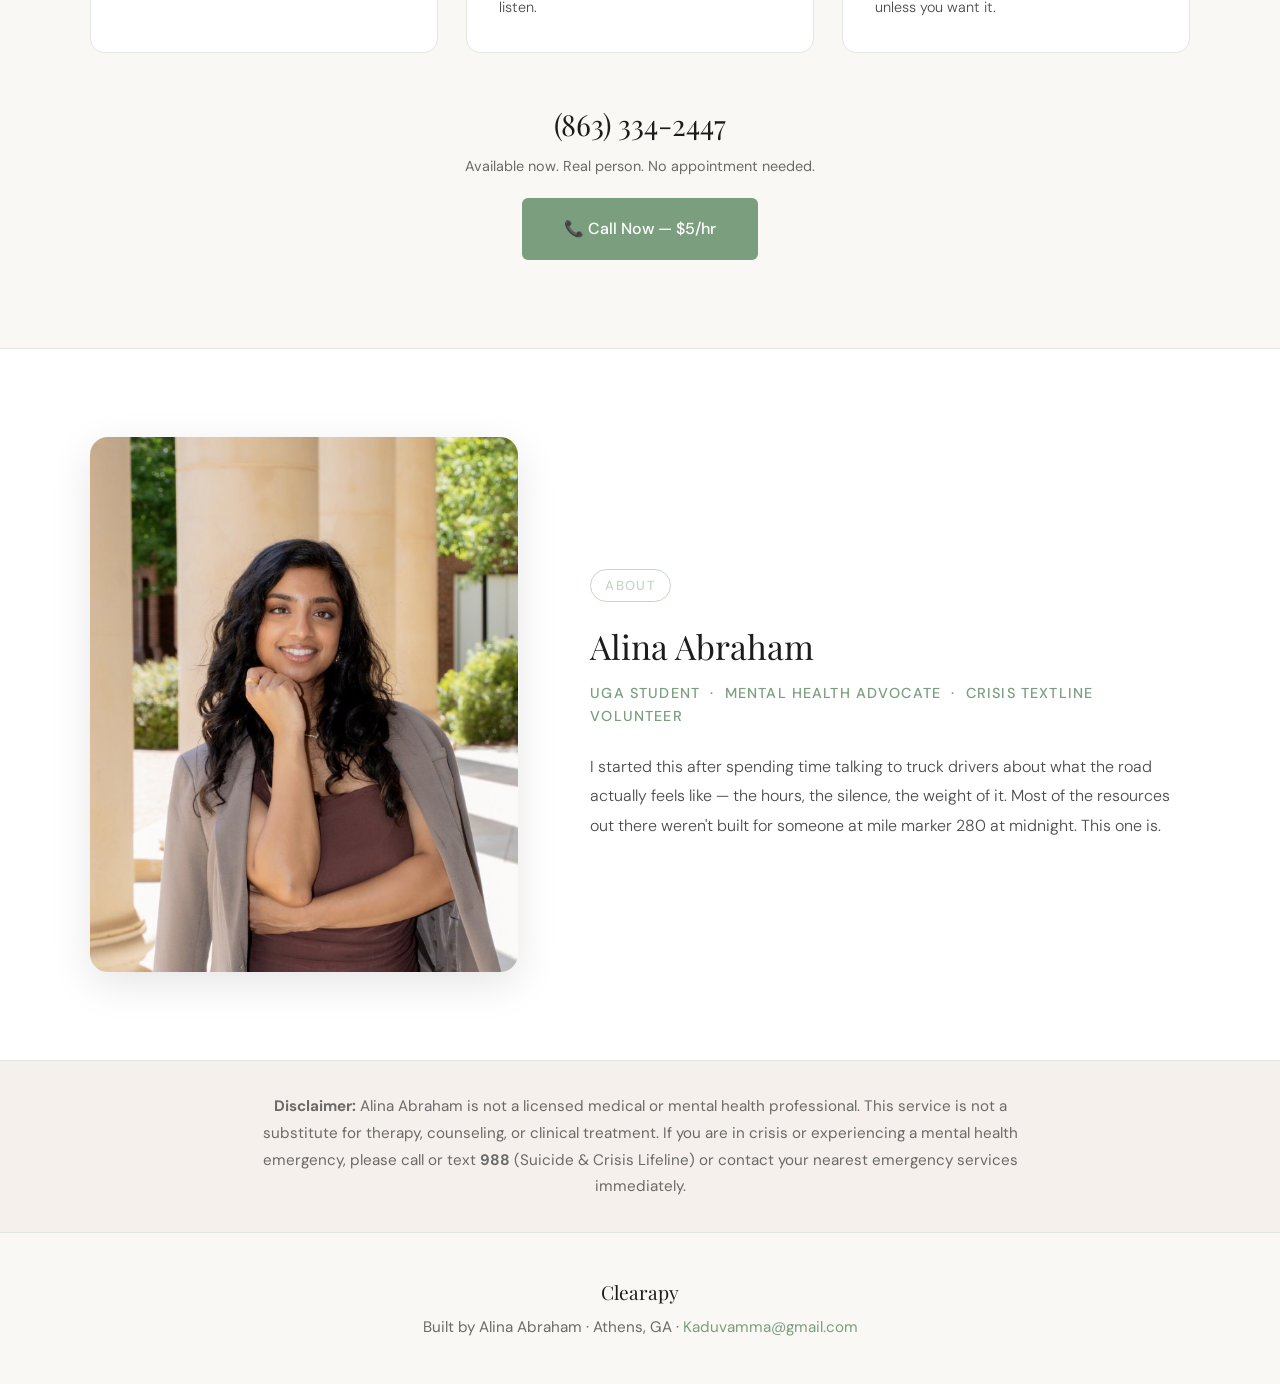
==== commit 760f615b: "Add files via upload" ====
--- a/v1.html
+++ b/v1.html
@@ -2,125 +2,96 @@
 <html lang="en">
 <head>
 <meta charset="UTF-8"><meta name="viewport" content="width=device-width, initial-scale=1.0">
-<title>Clearapy — Find Your Therapist</title>
+<title>Clearapy — For Truck Drivers · /hr</title>
 <link href="https://fonts.googleapis.com/css2?family=Playfair+Display:ital,wght@0,400;0,700;1,400&family=DM+Sans:wght@300;400;500&display=swap" rel="stylesheet">
 <link rel="stylesheet" href="shared.css">
 <script async src="https://www.googletagmanager.com/gtag/js?id=G-3355NS7R4S"></script>
 <script>window.dataLayer=window.dataLayer||[];function gtag(){dataLayer.push(arguments);}gtag('js',new Date());gtag('config','G-3355NS7R4S');gtag('event','variant_view',{variant:'v1'});function trackClick(l){gtag('event','cta_click',{variant:'v1',cta:l});}</script>
 <style>
-  /* V1 — THERAPIST MATCH — FRUSTRATION */
-  /* Dark full-bleed hero, image right, cream body */
-  .hero { min-height:100vh; display:grid; grid-template-columns:1fr 1fr; padding-top:80px; background:#1a1a1a; }
-  .hero-left { display:flex; flex-direction:column; justify-content:center; padding:72px 56px 72px 64px; animation:fadeUp .6s ease both; }
-  .hero-eyebrow { font-size:0.85rem; letter-spacing:0.14em; text-transform:uppercase; color:var(--sage-light); font-weight:500; margin-bottom:24px; }
-  .hero h1 { font-family:'Playfair Display',serif; font-size:clamp(2.2rem,3.5vw,3.4rem); line-height:1.15; color:#fff; margin-bottom:20px; }
-  .hero h1 em { font-style:italic; color:var(--sage-light); }
-  .hero-sub { font-size:1.05rem; color:rgba(255,255,255,0.6); line-height:1.7; margin-bottom:36px; font-weight:300; max-width:480px; }
-  .hero-right { display:flex; align-items:center; justify-content:center; padding:48px 48px 48px 24px; animation:fadeUp .7s .15s ease both; }
-  .hero-img-frame { width:100%; max-height:680px; border-radius:20px; overflow:hidden; position:relative; box-shadow:0 24px 64px rgba(0,0,0,0.5); aspect-ratio:4/5; }
-  .hero-img-frame img { width:100%; height:100%; object-fit:cover; object-position:center 25%; display:block; }
-  .hero-img-overlay { position:absolute; inset:0; background:linear-gradient(to top, rgba(20,20,20,0.7) 0%, transparent 50%); }
-  .hero-img-caption { position:absolute; bottom:24px; left:24px; right:24px; color:white; }
-  .hero-img-caption strong { display:block; font-size:1rem; font-weight:500; margin-bottom:4px; }
-  .hero-img-caption span { font-size:0.85rem; color:rgba(255,255,255,0.6); }
-
-  .service-grid { display:grid; grid-template-columns:1fr 1fr; gap:72px; align-items:start; margin-top:56px; }
-  .service-visual { border-radius:18px; overflow:hidden; box-shadow:0 12px 40px rgba(0,0,0,0.1); aspect-ratio:4/5; position:relative; }
-  .service-visual img { width:100%; height:100%; object-fit:cover; display:block; }
-  .service-visual-overlay { position:absolute; inset:0; background:linear-gradient(to top,rgba(20,20,20,0.65) 0%,transparent 55%); }
-  .service-visual-label { position:absolute; bottom:28px; left:28px; right:28px; color:white; }
-  .service-visual-label h3 { font-family:'Playfair Display',serif; font-size:1.4rem; margin-bottom:6px; }
-  .service-visual-label p { font-size:0.9rem; color:rgba(255,255,255,0.65); line-height:1.5; }
-
-  @media(max-width:800px){ .hero{grid-template-columns:1fr;} .hero-left{padding:100px 24px 40px;} .hero-right{padding:0 24px 48px;} .service-grid{grid-template-columns:1fr;} }
+  :root { --accent: #B5CCB7; }
+  .hero {
+    min-height:100vh; position:relative; display:flex; align-items:flex-end;
+    padding-top:80px; overflow:hidden; background:#1a1a1a;
+  }
+  .hero-bg {
+    position:absolute; inset:0;
+    background-image:url('v1-hero.jpg');
+    background-size:cover; background-position:center 30%;
+  }
+  .hero-overlay {
+    position:absolute; inset:0;
+    background:linear-gradient(to top, rgba(10,10,10,0.93) 30%, rgba(10,10,10,0.45) 100%);
+  }
+  .hero-content {
+    position:relative; z-index:2; max-width:660px;
+    padding:72px 64px; animation:fadeUp .6s ease both;
+  }
+  .hero-eyebrow { font-size:0.85rem; letter-spacing:0.14em; text-transform:uppercase; color:#B5CCB7; font-weight:500; margin-bottom:20px; }
+  .hero h1 { font-family:'Playfair Display',serif; font-size:clamp(2.2rem,3.8vw,3.6rem); line-height:1.15; color:#fff; margin-bottom:16px; }
+  .hero h1 em { font-style:italic; color:#B5CCB7; }
+  .hero-sub { font-size:1.05rem; color:rgba(255,255,255,0.65); line-height:1.7; margin-bottom:10px; font-weight:300; max-width:520px; }
+  .crisis-note { font-size:0.85rem; color:rgba(255,255,255,0.45); line-height:1.6; margin-bottom:32px; max-width:480px; }
+  .crisis-note strong { color:rgba(255,255,255,0.65); }
+  .cta-group { display:flex; flex-direction:column; gap:12px; }
+  .phone-display { font-family:'Playfair Display',serif; font-size:2.2rem; color:white; letter-spacing:0.06em; }
+  .phone-label { font-size:0.85rem; color:rgba(255,255,255,0.5); margin-bottom:16px; }
+  .how-card::before { background:#B5CCB7 !important; }
+  .how-card-num { color:#B5CCB7 !important; }
+  .section-tag { color:#B5CCB7 !important; border-color:#B5CCB7 !important; opacity:0.8; }
+  @media(max-width:800px){ .hero-content{padding:80px 24px 48px;} }
 </style>
 </head>
 <body>
 <nav>
   <a href="#" class="nav-logo">Clearapy</a>
-  <ul class="nav-links"><li><a href="#service">How It Works</a></li><li><a href="#about">About</a></li></ul>
+  <ul class="nav-links"><li><a href="#how">How It Works</a></li><li><a href="#about">About</a></li></ul>
 </nav>
 
-<!-- HERO -->
-<section class="hero">
-  <div class="hero-left">
-    <p class="hero-eyebrow">Mental Health · Where You're Heard</p>
-    <h1>Want to know your top 3 therapist matches? <em>It's free.</em></h1>
-    <p class="hero-sub">Drop your name and contact info below — I'll personally find 3 therapists who actually fit you, free for US residents.</p>
-    <div class="lead-form-wrap lead-form-wrap-dark">
-      <form action="https://formspree.io/f/mykaanel" method="POST" class="lead-form" onsubmit="trackClick('match_hero_v1')">
-        <input type="hidden" name="_subject" value="New Therapist Match Lead — V1" />
-        <input type="hidden" name="service" value="Therapist Match" />
-        <div class="lead-form-row"><input type="text" name="name" placeholder="Your name" required class="lead-input" /></div>
-        <div class="lead-form-row"><input type="email" name="email" placeholder="Your email" required class="lead-input" /></div>
-        <div class="lead-form-row"><input type="tel" name="phone" placeholder="Your phone number" required class="lead-input" /></div>
-        <button type="submit" class="lead-submit-btn">Get My 3 Matches — Free</button>
-      </form>
-      <p class="lead-form-note">For US residents. I'll text or email you within 2 business days to get started.</p>
+<div class="hero">
+  <div class="hero-bg"></div>
+  <div class="hero-overlay"></div>
+  <div class="hero-content">
+    <p class="hero-eyebrow">For Truck Drivers · /hr</p>
+    <h1>Hour 17. No one to talk to <em>but the radio.</em></h1>
+    <p class="hero-sub">You don't have to sit with it alone. Call and a real person picks up — no forms, no appointment. Five dollars an hour.</p>
+    <p class="crisis-note"><strong>This isn't a crisis line.</strong> If you're in immediate danger, call <strong>988</strong>. But if you just need someone to talk to, we're here.</p>
+    <div class="cta-group">
+      <div class="phone-display">(863) 334-2447</div>
+      <div class="phone-label">Real person. No appointment. No forms.</div>
+      <a href="tel:+18633342447" class="btn-call-dark" onclick="trackClick('call_hero_v1')">
+        📞 Call Now — $5/hr
+      </a>
     </div>
   </div>
-  <div class="hero-right">
-    <div class="hero-img-frame">
-      <img src="therapy.jpg" alt="Person in a therapy conversation" />
-      <div class="hero-img-overlay"></div>
-      <div class="hero-img-caption">
-        <strong>The right therapist changes everything.</strong>
-        <span>Most people quit after 1–2 sessions because the fit was wrong.</span>
-      </div>
+</div>
+
+<div class="trust-bar">
+  <div class="trust-inner">
+    <div class="trust-item"><div class="trust-icon">🤝</div><div class="trust-text"><h4>Real person picks up</h4><p>No bots, no voicemail, no hold music. Someone answers and listens.</p></div></div>
+    <div class="trust-item"><div class="trust-icon">🔒</div><div class="trust-text"><h4>Completely private</h4><p>No records, no judgment. What you say stays between you and the person on the line.</p></div></div>
+    <div class="trust-item"><div class="trust-icon">💵</div><div class="trust-text"><h4>$5 per hour</h4><p>Billed by the hour. No subscription, no commitment. Just pay for the time you use.</p></div></div>
+  </div>
+</div>
+
+<section style="background:var(--cream);" id="how">
+  <div class="section-inner">
+    <span class="section-tag">How It Works</span>
+    <h2 class="section-title">Simple. Pick up the phone.</h2>
+    <p class="section-sub">No scheduling, no waitlist. Just call when you need it.</p>
+    <div class="how-grid">
+      <div class="how-card"><div class="how-card-num">01</div><h3>Call (863) 334-2447</h3><p>Dial from your cab, your truck stop, wherever you are. A real person answers.</p></div>
+      <div class="how-card"><div class="how-card-num">02</div><h3>Talk it out</h3><p>No agenda, no diagnosis. Just someone on the other end of the line who's there to listen.</p></div>
+      <div class="how-card"><div class="how-card-num">03</div><h3>Pay for the time you used</h3><p>Five dollars per hour. That's it. No subscription, no commitment, no follow-up unless you want it.</p></div>
+    </div>
+    <div style="margin-top:48px; text-align:center;">
+      <div style="font-family:'Playfair Display',serif; font-size:1.8rem; color:var(--ink); margin-bottom:8px;">(863) 334-2447</div>
+      <div style="font-size:0.9rem; color:var(--ink-muted); margin-bottom:20px;">Available now. Real person. No appointment needed.</div>
+      <a href="tel:+18633342447" class="btn-primary" onclick="trackClick('call_section_v1')">📞 Call Now — $5/hr</a>
     </div>
   </div>
 </section>
 
-<!-- STATS -->
-<div class="stats-bar">
-  <div class="stats-inner">
-    <div class="stat-card"><div class="stat-icon">🔄</div><div><div class="stat-number">40–60%</div><div class="stat-label">of therapy clients drop out before completing treatment</div><div class="stat-source">Swift &amp; Greenberg, 2012 · <a href="https://pmc.ncbi.nlm.nih.gov/articles/PMC3708593/" target="_blank">PMC3708593</a></div></div></div>
-    <div class="stat-card"><div class="stat-icon">🕐</div><div><div class="stat-number">1–2</div><div class="stat-label">sessions is all most people attend before dropping out</div><div class="stat-source">Swift &amp; Greenberg, 2012 · <a href="https://pmc.ncbi.nlm.nih.gov/articles/PMC3708593/" target="_blank">PMC3708593</a></div></div></div>
-    <div class="stat-card"><div class="stat-icon">📋</div><div><div class="stat-number">#1</div><div class="stat-label">reason for dropout: poor therapist fit and no immediate connection</div><div class="stat-source">Swift &amp; Greenberg, 2012 · <a href="https://pmc.ncbi.nlm.nih.gov/articles/PMC3708593/" target="_blank">PMC3708593</a></div></div></div>
-  </div>
-</div>
-
-<!-- SERVICE -->
-<section style="background:white; border-top:1px solid var(--border);" id="service">
-  <div class="section-inner">
-    <span class="section-tag">Therapist Match — Free for US Residents</span>
-    <h2 class="section-title">Stop guessing. Get 3 therapists who actually fit you.</h2>
-    <p class="section-sub">I do the research and hand you 3 hand-picked matches — each with a note on why they could work for you specifically.</p>
-    <div class="service-grid">
-      <div class="service-visual">
-        <img src="therapy.jpg" alt="Therapy session" />
-        <div class="service-visual-overlay"></div>
-        <div class="service-visual-label"><h3>One conversation with me.</h3><p>Three matches in your inbox within 5 business days.</p></div>
-      </div>
-      <div>
-        <div class="match-steps">
-          <div class="match-step"><div class="step-num">1</div><div class="step-text"><h4>Drop your name, email, and number</h4><p>Takes 15 seconds. I'll text or email you to learn what you need: insurance, modality, personality, availability.</p></div></div>
-          <div class="match-step"><div class="step-num">2</div><div class="step-text"><h4>I research and vet 3 matches for you</h4><p>Within 5 business days you get 3 recommendations with a note on why each one fits.</p></div></div>
-          <div class="match-step"><div class="step-num">3</div><div class="step-text"><h4>You reach out and book with confidence</h4><p>Full refund if I can't find 3 good matches.</p></div></div>
-        </div>
-        <div class="pricing-pill pricing-pill-light">
-          <div class="price-tag price-tag-light">Free</div>
-          <div class="price-desc price-desc-light">For US residents · Delivered within 5 business days</div>
-          <div class="price-guarantee price-guarantee-light">✦ No cost. No catch. Just a real match.</div>
-          <div class="lead-form-wrap">
-            <form action="https://formspree.io/f/mykaanel" method="POST" class="lead-form" onsubmit="trackClick('match_section_v1')">
-              <input type="hidden" name="_subject" value="New Therapist Match Lead — V1" />
-              <input type="hidden" name="service" value="Therapist Match" />
-              <div class="lead-form-row"><input type="text" name="name" placeholder="Your name" required class="lead-input" /></div>
-              <div class="lead-form-row"><input type="email" name="email" placeholder="Your email" required class="lead-input" /></div>
-              <div class="lead-form-row"><input type="tel" name="phone" placeholder="Your phone number" required class="lead-input" /></div>
-              <button type="submit" class="lead-submit-btn">Get My 3 Matches — Free</button>
-            </form>
-            <p class="lead-form-note">I'll text or email you within 2 business days to get started.</p>
-          </div>
-        </div>
-      </div>
-    </div>
-  </div>
-</section>
-
-<!-- ABOUT -->
-<section style="background:var(--cream);" id="about">
+<section class="about-section" id="about">
   <div class="section-inner">
     <div class="about-grid">
       <div class="about-img-frame"><img src="photo.png" alt="Alina Abraham" /></div>
@@ -128,13 +99,18 @@
         <span class="section-tag">About</span>
         <div class="about-name">Alina Abraham</div>
         <div class="about-title">UGA Student &nbsp;·&nbsp; Mental Health Advocate &nbsp;·&nbsp; Crisis Textline Volunteer</div>
-        <p class="about-body">I've spent the last year talking to therapists, clinics, and people who quit therapy. Not because therapy failed them, but because the system made it too hard to stick with. The wrong fit, the sessions that felt like starting over, the weeks between appointments with nothing to hold onto.<br><br>This service is my attempt to change that. Not with an app. Just with real attention and the belief that the right fit is out there.<br><br>I'm a UGA student testing whether this idea is real. If it helps you, it helps me know whether to keep building.</p>
+        <p class="about-body">I started this after spending time talking to truck drivers about what the road actually feels like — the hours, the silence, the weight of it. Most of the resources out there weren't built for someone at mile marker 280 at midnight. This one is.</p>
       </div>
     </div>
   </div>
 </section>
 
-<div class="disclaimer"><p><strong>Disclaimer:</strong> Alina Abraham is not a licensed medical or mental health professional. These services are not a substitute for therapy or clinical treatment. If you are in crisis, please call or text <strong>988</strong> (Suicide &amp; Crisis Lifeline).</p></div>
-<footer><div class="footer-logo">Clearapy</div><div class="footer-sub">Built by Alina Abraham · Athens, GA · <span style="color:var(--sage)">Kaduvamma@gmail.com</span></div></footer>
+<div class="disclaimer">
+  <p><strong>Disclaimer:</strong> Alina Abraham is not a licensed medical or mental health professional. This service is not a substitute for therapy, counseling, or clinical treatment. If you are in crisis or experiencing a mental health emergency, please call or text <strong>988</strong> (Suicide &amp; Crisis Lifeline) or contact your nearest emergency services immediately.</p>
+</div>
+<footer>
+  <div class="footer-logo">Clearapy</div>
+  <div class="footer-sub">Built by Alina Abraham · Athens, GA · <span style="color:var(--sage)">Kaduvamma@gmail.com</span></div>
+</footer>
 </body>
 </html>
--- a/shared.css
+++ b/shared.css
@@ -13,80 +13,55 @@
 .nav-links a { font-size:0.95rem; color:var(--ink-soft); text-decoration:none; font-weight:500; transition:color 0.2s; }
 .nav-links a:hover { color:var(--sage); }
 
+.btn-call {
+  display:inline-flex; align-items:center; gap:10px;
+  padding:18px 40px; background:var(--sage); color:white;
+  text-decoration:none; font-size:1.1rem; font-weight:600;
+  border-radius:8px; border:2px solid var(--sage); transition:all 0.25s;
+  font-family:'DM Sans',sans-serif; cursor:pointer;
+}
+.btn-call:hover { background:transparent; color:var(--sage); }
+.btn-call-dark {
+  display:inline-flex; align-items:center; gap:10px;
+  padding:18px 40px; background:white; color:var(--ink);
+  text-decoration:none; font-size:1.1rem; font-weight:600;
+  border-radius:8px; border:2px solid white; transition:all 0.25s;
+  font-family:'DM Sans',sans-serif; cursor:pointer;
+}
+.btn-call-dark:hover { background:transparent; color:white; }
 .btn-primary { display:inline-block; padding:16px 40px; background:var(--sage); color:white; text-decoration:none; font-size:1rem; font-weight:500; border-radius:6px; border:2px solid var(--sage); transition:all 0.25s; }
 .btn-primary:hover { background:transparent; color:var(--sage); }
 .btn-light { display:inline-block; padding:16px 40px; background:white; color:var(--ink); text-decoration:none; font-size:1rem; font-weight:500; border-radius:6px; border:2px solid white; transition:all 0.25s; }
 .btn-light:hover { background:transparent; color:white; }
-.btn-dark { display:inline-block; padding:16px 40px; background:var(--ink); color:white; text-decoration:none; font-size:1rem; font-weight:500; border-radius:6px; border:2px solid var(--ink); transition:all 0.25s; }
-.btn-dark:hover { background:transparent; color:var(--ink); }
-.btn-outline-white { display:inline-block; padding:16px 40px; background:transparent; color:white; text-decoration:none; font-size:1rem; font-weight:500; border-radius:6px; border:2px solid rgba(255,255,255,0.5); transition:all 0.25s; }
-.btn-outline-white:hover { border-color:white; }
 
-section { padding:96px 48px; }
+.phone-display {
+  font-family:'Playfair Display',serif;
+  font-size:2rem; color:white; letter-spacing:0.05em;
+  margin-bottom:8px;
+}
+.phone-label { font-size:0.9rem; color:rgba(255,255,255,0.55); margin-bottom:28px; }
+
+section { padding:88px 48px; }
 .section-inner { max-width:1100px; margin:0 auto; }
 .section-tag { display:inline-block; font-size:0.82rem; letter-spacing:0.1em; text-transform:uppercase; color:var(--sage); font-weight:500; border:1px solid var(--sage-light); padding:5px 14px; border-radius:100px; margin-bottom:18px; }
 .section-title { font-family:'Playfair Display',serif; font-size:clamp(1.9rem,2.8vw,2.6rem); line-height:1.2; color:var(--ink); margin-bottom:14px; }
 .section-sub { font-size:1.05rem; color:var(--ink-soft); line-height:1.75; font-weight:300; max-width:560px; }
 
-.stats-bar { background:#111; padding:52px 48px; }
-.stats-inner { max-width:1100px; margin:0 auto; display:grid; grid-template-columns:repeat(3,1fr); gap:28px; }
-.stat-card { display:flex; gap:18px; align-items:flex-start; padding:28px 24px; background:rgba(255,255,255,0.04); border:1px solid rgba(255,255,255,0.08); border-radius:14px; }
-.stat-icon { font-size:1.5rem; flex-shrink:0; margin-top:2px; }
-.stat-number { font-family:'Playfair Display',serif; font-size:2rem; color:#fff; line-height:1; margin-bottom:6px; }
-.stat-label { font-size:0.95rem; color:rgba(255,255,255,0.55); line-height:1.5; }
-.stat-source { font-size:0.85rem; color:var(--sage-light); margin-top:8px; }
-.stat-source a { color:var(--sage-light); text-decoration:underline; }
+.how-grid { display:grid; grid-template-columns:repeat(3,1fr); gap:28px; margin-top:52px; }
+.how-card { background:white; border:1px solid var(--border); border-radius:14px; padding:32px; position:relative; overflow:hidden; }
+.how-card::before { content:''; position:absolute; top:0; left:0; right:0; height:3px; background:var(--sage); }
+.how-card-num { font-family:'Playfair Display',serif; font-size:2rem; color:var(--sage); margin-bottom:14px; }
+.how-card h3 { font-size:1rem; font-weight:500; margin-bottom:8px; }
+.how-card p { font-size:0.9rem; color:var(--ink-soft); line-height:1.65; font-weight:300; }
 
-.match-steps { display:flex; flex-direction:column; gap:24px; margin-bottom:36px; }
-.match-step { display:flex; gap:18px; align-items:flex-start; }
-.step-num { width:34px; height:34px; background:var(--sage); color:white; border-radius:50%; display:flex; align-items:center; justify-content:center; font-size:0.9rem; font-weight:500; flex-shrink:0; margin-top:2px; }
-.step-text h4 { font-weight:500; font-size:1rem; margin-bottom:4px; }
-.step-text p { font-size:0.95rem; color:var(--ink-soft); line-height:1.6; font-weight:300; }
+.trust-bar { background:#111; padding:48px; }
+.trust-inner { max-width:1100px; margin:0 auto; display:grid; grid-template-columns:repeat(3,1fr); gap:28px; }
+.trust-item { display:flex; gap:16px; align-items:flex-start; padding:24px; background:rgba(255,255,255,0.04); border:1px solid rgba(255,255,255,0.08); border-radius:12px; }
+.trust-icon { font-size:1.4rem; flex-shrink:0; margin-top:2px; }
+.trust-text h4 { font-size:0.95rem; font-weight:500; color:white; margin-bottom:4px; }
+.trust-text p { font-size:0.88rem; color:rgba(255,255,255,0.5); line-height:1.55; font-weight:300; }
 
-.pricing-pill { border-radius:14px; padding:36px; text-align:center; }
-.pricing-pill-light { background:var(--sage-pale); border:1px solid var(--sage-light); }
-.pricing-pill-dark { background:rgba(255,255,255,0.05); border:1px solid rgba(255,255,255,0.12); }
-.price-tag { font-family:'Playfair Display',serif; font-size:3.6rem; line-height:1; margin-bottom:8px; }
-.price-tag-dark { color:white; }
-.price-tag-light { color:var(--ink); }
-.price-desc { font-size:0.95rem; margin-bottom:8px; font-weight:300; }
-.price-desc-light { color:var(--ink-soft); }
-.price-desc-dark { color:rgba(255,255,255,0.5); }
-.price-guarantee { font-size:0.95rem; font-weight:500; margin-bottom:24px; }
-.price-guarantee-light { color:var(--sage); }
-.price-guarantee-dark { color:var(--sage-light); }
-.pricing-note { font-size:0.9rem; margin-top:14px; line-height:1.6; }
-.pricing-note-light { color:var(--ink-muted); }
-.pricing-note-dark { color:rgba(255,255,255,0.4); }
-.one-time-badge { display:inline-block; background:rgba(181,204,183,0.18); border:1px solid rgba(181,204,183,0.35); border-radius:100px; padding:5px 16px; font-size:0.82rem; letter-spacing:0.08em; text-transform:uppercase; color:var(--sage-light); margin-bottom:14px; }
-
-.feature-row { display:flex; gap:16px; align-items:flex-start; padding:20px 22px; border-radius:10px; }
-.feature-row-dark { background:rgba(255,255,255,0.04); border:1px solid rgba(255,255,255,0.08); }
-.feature-row-light { background:white; border:1px solid var(--border); }
-.feature-icon { font-size:1.3rem; flex-shrink:0; margin-top:2px; }
-.feature-text h4 { font-size:0.95rem; font-weight:500; margin-bottom:4px; }
-.feature-text p { font-size:0.9rem; line-height:1.6; font-weight:300; }
-.feature-text-dark h4 { color:white; }
-.feature-text-dark p { color:rgba(255,255,255,0.5); }
-.feature-text-light h4 { color:var(--ink); }
-.feature-text-light p { color:var(--ink-soft); }
-
-.timeline-strip { display:flex; border-radius:10px; overflow:hidden; border:1px solid rgba(255,255,255,0.1); }
-.timeline-item { flex:1; padding:16px 10px; text-align:center; border-right:1px solid rgba(255,255,255,0.08); }
-.timeline-item:last-child { border-right:none; }
-.timeline-day { font-size:0.78rem; letter-spacing:0.08em; text-transform:uppercase; color:var(--sage-light); margin-bottom:5px; }
-.timeline-label { font-size:0.82rem; color:rgba(255,255,255,0.5); line-height:1.4; }
-
-.forms-grid { display:grid; grid-template-columns:repeat(3,1fr); gap:24px; margin-top:52px; }
-.form-card { background:white; border:1px solid var(--border); border-radius:14px; padding:32px; position:relative; overflow:hidden; }
-.form-card::before { content:''; position:absolute; top:0; left:0; right:0; height:3px; background:var(--sage); }
-.form-card-label { font-size:0.82rem; letter-spacing:0.08em; text-transform:uppercase; color:var(--sage); font-weight:500; margin-bottom:10px; }
-.form-card h3 { font-family:'Playfair Display',serif; font-size:1.15rem; margin-bottom:10px; }
-.form-card>p { font-size:0.95rem; color:var(--ink-soft); line-height:1.65; font-weight:300; margin-bottom:18px; }
-.form-questions { list-style:none; display:flex; flex-direction:column; gap:9px; }
-.form-questions li { font-size:0.9rem; color:var(--ink-muted); display:flex; gap:9px; align-items:flex-start; line-height:1.5; }
-.form-questions li::before { content:'→'; color:var(--sage-light); flex-shrink:0; }
-
+.about-section { background:white; border-top:1px solid var(--border); }
 .about-grid { display:grid; grid-template-columns:1fr 1.4fr; gap:72px; align-items:center; }
 .about-img-frame { border-radius:18px; overflow:hidden; box-shadow:0 12px 40px rgba(0,0,0,0.1); }
 .about-img-frame img { width:100%; aspect-ratio:4/5; object-fit:cover; display:block; }
@@ -100,40 +75,25 @@
 .footer-logo { font-family:'Playfair Display',serif; font-size:1.2rem; color:var(--ink); margin-bottom:8px; }
 .footer-sub { font-size:0.95rem; color:var(--ink-muted); }
 
-@keyframes fadeUp { from{opacity:0;transform:translateY(18px);}to{opacity:1;transform:translateY(0);} }
-
-@media (max-width:800px) {
-  nav { padding:16px 20px; } .nav-links { display:none; } section { padding:64px 20px; }
-  .stats-inner { grid-template-columns:1fr; }
-  .forms-grid { grid-template-columns:1fr; }
-  .about-grid { grid-template-columns:1fr; }
-  .timeline-strip { flex-direction:column; }
-  .timeline-item { border-right:none; border-bottom:1px solid rgba(255,255,255,0.08); }
-  .timeline-item:last-child { border-bottom:none; }
-}
-
-/* INLINE LEAD FORM */
 .lead-form-wrap { width:100%; }
 .lead-form { display:flex; flex-direction:column; gap:12px; }
 .lead-form-row { width:100%; }
-.lead-input {
-  width:100%; padding:14px 16px; font-size:1rem; font-family:'DM Sans',sans-serif;
-  border-radius:8px; border:1.5px solid var(--border); background:white; color:var(--ink);
-  transition:border-color 0.2s;
-}
+.lead-input { width:100%; padding:14px 16px; font-size:1rem; font-family:'DM Sans',sans-serif; border-radius:8px; border:1.5px solid var(--border); background:white; color:var(--ink); transition:border-color 0.2s; }
 .lead-input:focus { outline:none; border-color:var(--sage); }
 .lead-input::placeholder { color:var(--ink-muted); }
-.lead-submit-btn {
-  width:100%; padding:16px 20px; font-size:1.05rem; font-weight:600;
-  background:var(--sage); color:white; border:2px solid var(--sage); border-radius:8px;
-  cursor:pointer; transition:all 0.25s; font-family:'DM Sans',sans-serif;
-}
+.lead-submit-btn { width:100%; padding:16px 20px; font-size:1.05rem; font-weight:600; background:var(--sage); color:white; border:2px solid var(--sage); border-radius:8px; cursor:pointer; transition:all 0.25s; font-family:'DM Sans',sans-serif; }
 .lead-submit-btn:hover { background:transparent; color:var(--sage); }
 .lead-form-note { font-size:0.85rem; color:var(--ink-muted); margin-top:12px; line-height:1.5; text-align:center; }
-
-/* Dark variant for forms on dark backgrounds */
 .lead-form-wrap-dark .lead-input { background:rgba(255,255,255,0.08); border-color:rgba(255,255,255,0.15); color:white; }
 .lead-form-wrap-dark .lead-input::placeholder { color:rgba(255,255,255,0.4); }
 .lead-form-wrap-dark .lead-submit-btn { background:var(--sage-light); color:var(--ink); border-color:var(--sage-light); }
 .lead-form-wrap-dark .lead-submit-btn:hover { background:transparent; color:var(--sage-light); }
 .lead-form-wrap-dark .lead-form-note { color:rgba(255,255,255,0.45); }
+
+@keyframes fadeUp { from{opacity:0;transform:translateY(18px);}to{opacity:1;transform:translateY(0);} }
+
+@media (max-width:800px) {
+  nav { padding:16px 20px; } .nav-links { display:none; } section { padding:64px 20px; }
+  .how-grid,.trust-inner,.about-grid { grid-template-columns:1fr; }
+  .phone-display { font-size:1.5rem; }
+}
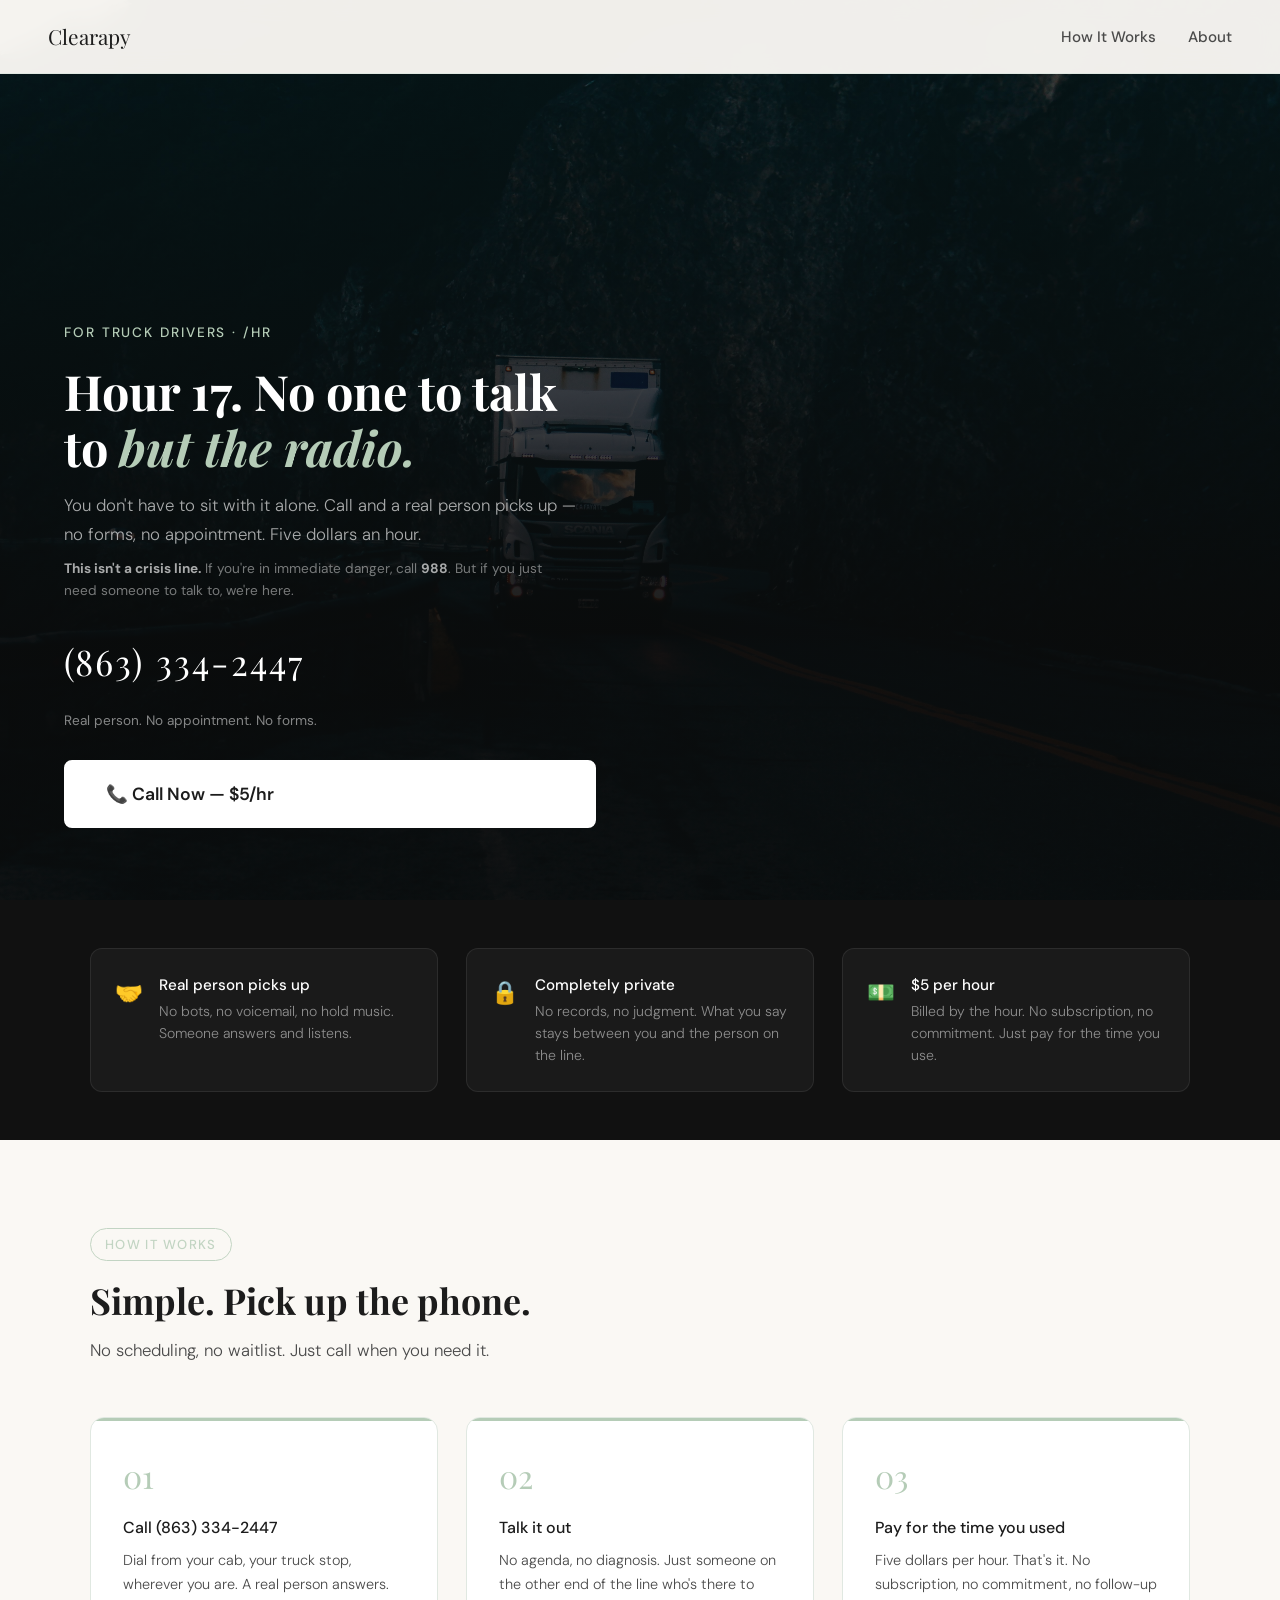
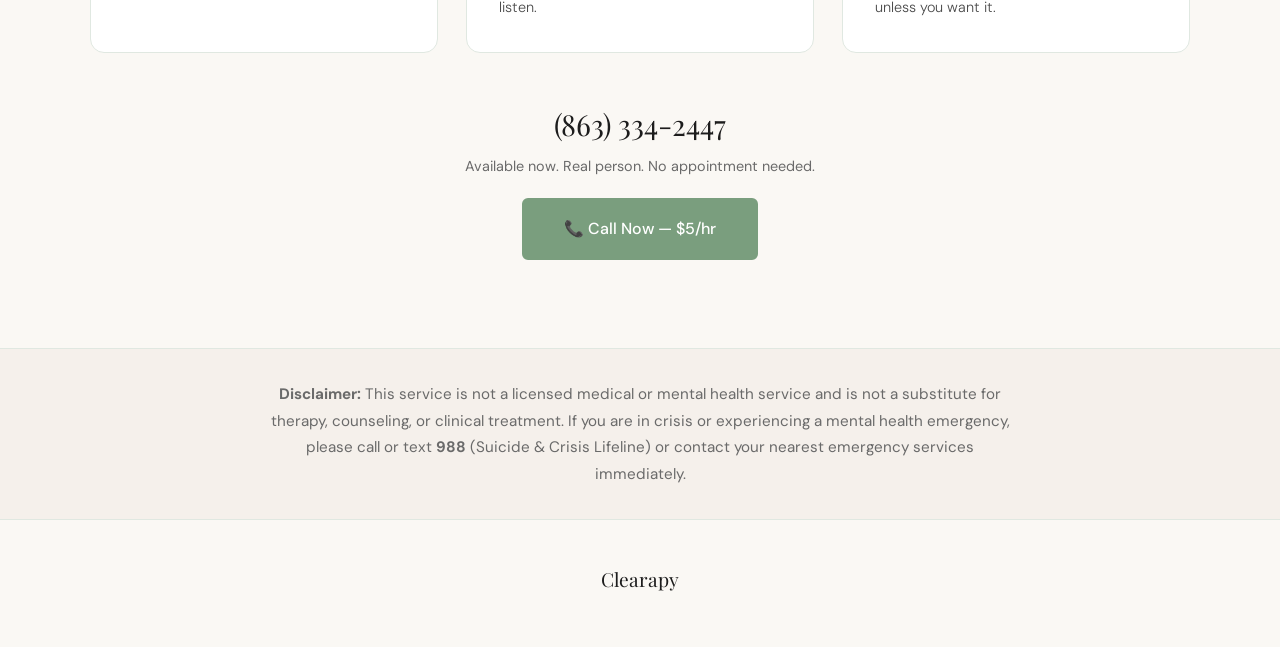
==== commit 4a38fbf2: "Add files via upload" ====
--- a/v1.html
+++ b/v1.html
@@ -58,7 +58,7 @@
     <div class="cta-group">
       <div class="phone-display">(863) 334-2447</div>
       <div class="phone-label">Real person. No appointment. No forms.</div>
-      <a href="tel:+18633342447" class="btn-call-dark" onclick="trackClick('call_hero_v1')">
+      <a href="#" onclick="startCheckout('truck-drivers', 'call_hero_v1'); return false;" class="btn-call-dark">
         📞 Call Now — $5/hr
       </a>
     </div>
@@ -86,31 +86,48 @@
     <div style="margin-top:48px; text-align:center;">
       <div style="font-family:'Playfair Display',serif; font-size:1.8rem; color:var(--ink); margin-bottom:8px;">(863) 334-2447</div>
       <div style="font-size:0.9rem; color:var(--ink-muted); margin-bottom:20px;">Available now. Real person. No appointment needed.</div>
-      <a href="tel:+18633342447" class="btn-primary" onclick="trackClick('call_section_v1')">📞 Call Now — $5/hr</a>
+      <a href="#" onclick="startCheckout('truck-drivers', 'call_section_v1'); return false;" class="btn-primary">📞 Call Now — $5/hr</a>
     </div>
   </div>
 </section>
 
-<section class="about-section" id="about">
-  <div class="section-inner">
-    <div class="about-grid">
-      <div class="about-img-frame"><img src="photo.png" alt="Alina Abraham" /></div>
-      <div>
-        <span class="section-tag">About</span>
-        <div class="about-name">Alina Abraham</div>
-        <div class="about-title">UGA Student &nbsp;·&nbsp; Mental Health Advocate &nbsp;·&nbsp; Crisis Textline Volunteer</div>
-        <p class="about-body">I started this after spending time talking to truck drivers about what the road actually feels like — the hours, the silence, the weight of it. Most of the resources out there weren't built for someone at mile marker 280 at midnight. This one is.</p>
-      </div>
-    </div>
-  </div>
-</section>
 
-<div class="disclaimer">
-  <p><strong>Disclaimer:</strong> Alina Abraham is not a licensed medical or mental health professional. This service is not a substitute for therapy, counseling, or clinical treatment. If you are in crisis or experiencing a mental health emergency, please call or text <strong>988</strong> (Suicide &amp; Crisis Lifeline) or contact your nearest emergency services immediately.</p>
-</div>
+
+<div class="disclaimer"><p><strong>Disclaimer:</strong> This service is not a licensed medical or mental health service and is not a substitute for therapy, counseling, or clinical treatment. If you are in crisis or experiencing a mental health emergency, please call or text <strong>988</strong> (Suicide &amp; Crisis Lifeline) or contact your nearest emergency services immediately.</p></div>
 <footer>
   <div class="footer-logo">Clearapy</div>
-  <div class="footer-sub">Built by Alina Abraham · Athens, GA · <span style="color:var(--sage)">Kaduvamma@gmail.com</span></div>
+  <div class="footer-sub"></div>
 </footer>
+<script>
+const BACKEND = "https://clearapy-callgate-production.up.railway.app";
+async function startCheckout(demographic, cta) {
+  trackClick(cta);
+  const btn = event.target.closest("a");
+  btn.textContent = "Loading...";
+  btn.style.opacity = "0.7";
+  btn.style.pointerEvents = "none";
+  try {
+    const res = await fetch(BACKEND + "/create-checkout", {
+      method: "POST",
+      headers: { "Content-Type": "application/json" },
+      body: JSON.stringify({ demographic })
+    });
+    const data = await res.json();
+    if (data.url) {
+      window.location.href = data.url;
+    } else {
+      alert("Something went wrong. Please try again.");
+      btn.textContent = "📞 Call Now — $5/hr";
+      btn.style.opacity = "1";
+      btn.style.pointerEvents = "auto";
+    }
+  } catch(err) {
+    alert("Connection error. Please try again.");
+    btn.textContent = "📞 Call Now — $5/hr";
+    btn.style.opacity = "1";
+    btn.style.pointerEvents = "auto";
+  }
+}
+</script>
 </body>
 </html>
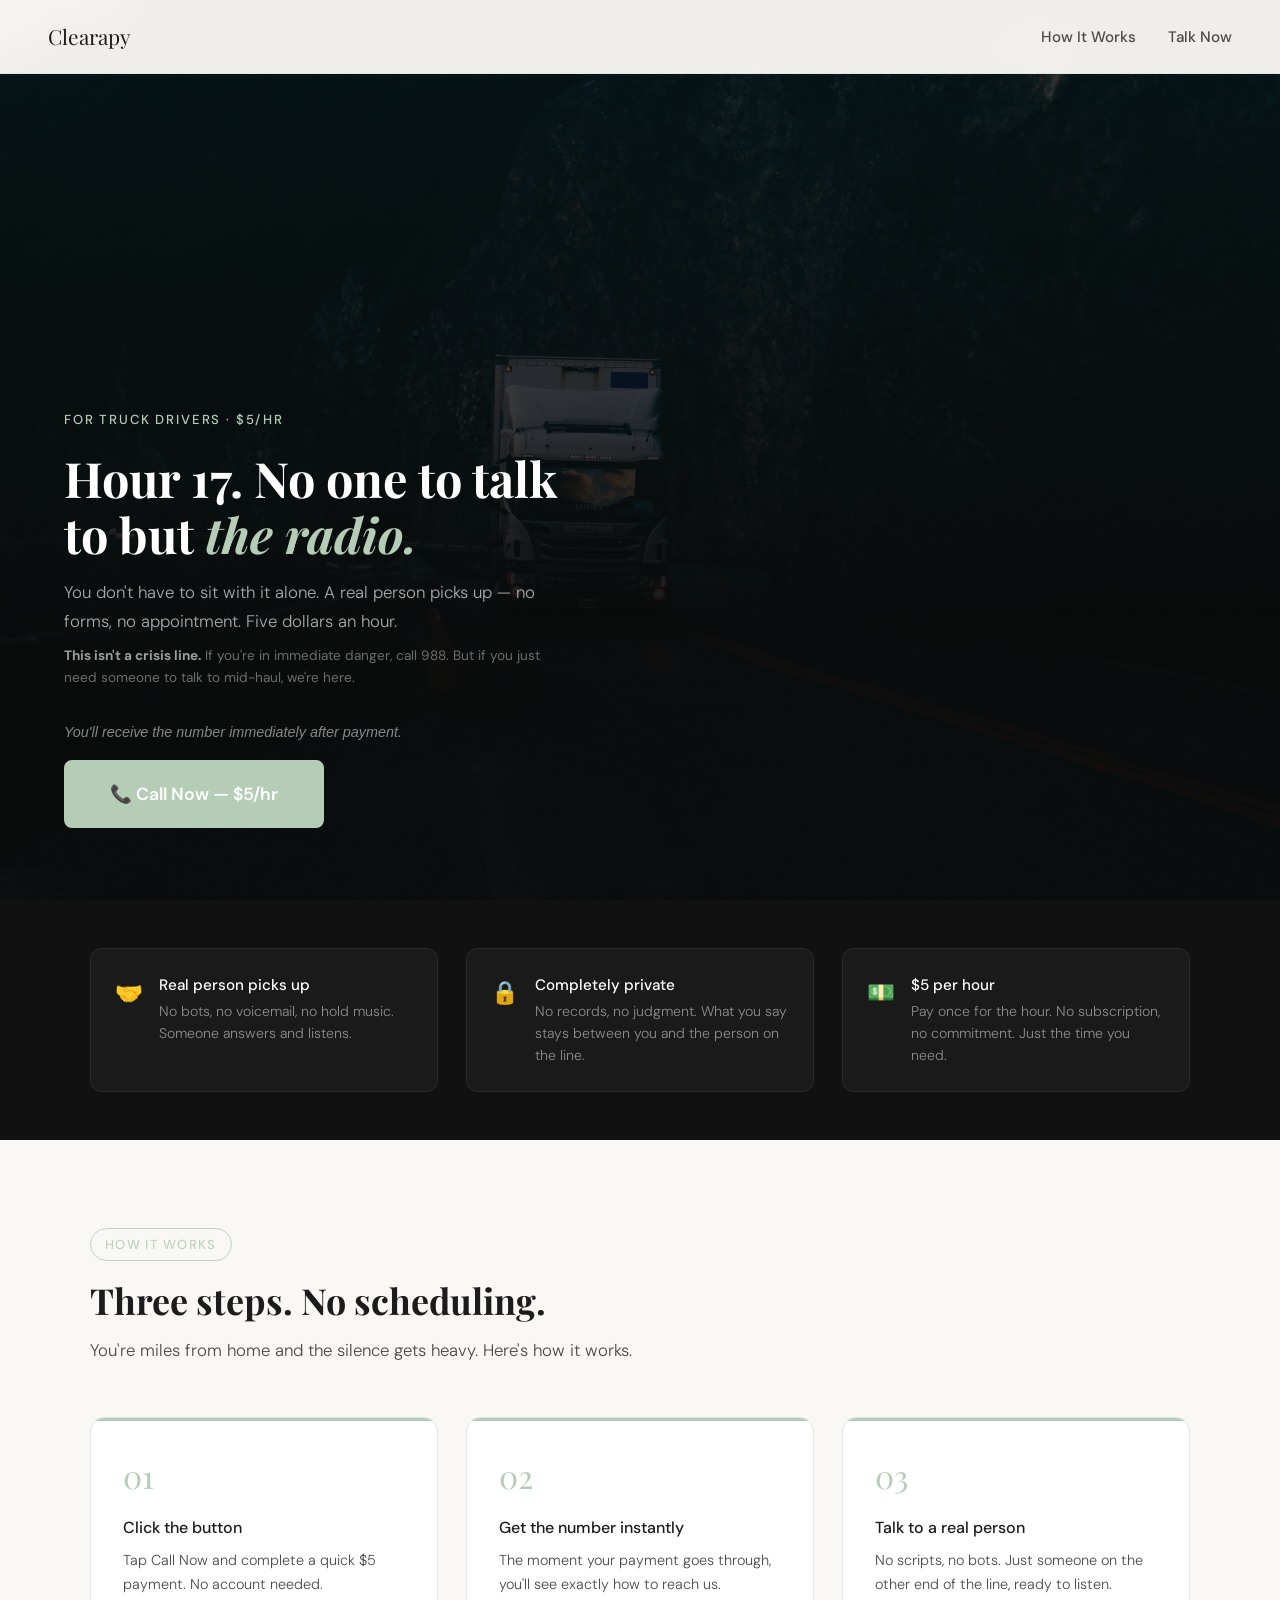
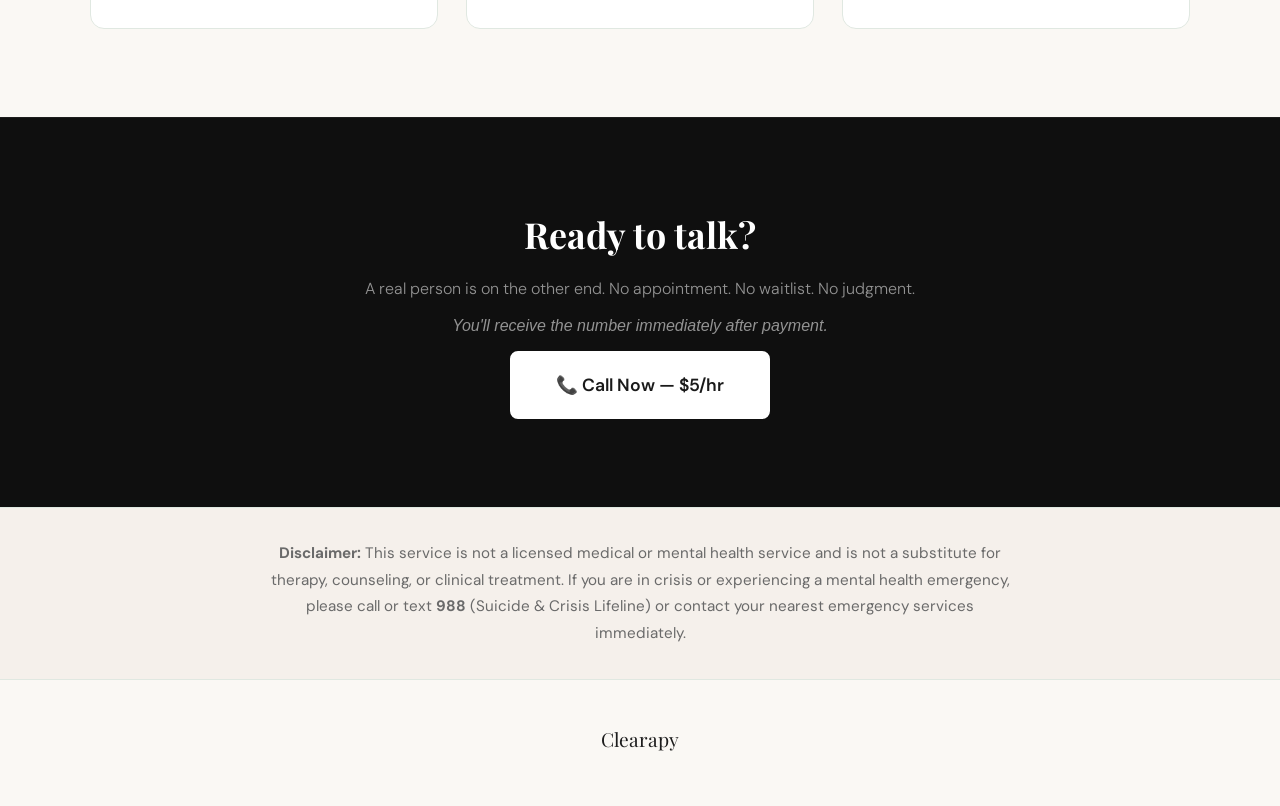
==== commit e9a5bc02: "Add files via upload" ====
--- a/v1.html
+++ b/v1.html
@@ -2,132 +2,234 @@
 <html lang="en">
 <head>
 <meta charset="UTF-8"><meta name="viewport" content="width=device-width, initial-scale=1.0">
-<title>Clearapy — For Truck Drivers · /hr</title>
+<title>Clearapy — For Truck Drivers · $5/hr</title>
 <link href="https://fonts.googleapis.com/css2?family=Playfair+Display:ital,wght@0,400;0,700;1,400&family=DM+Sans:wght@300;400;500&display=swap" rel="stylesheet">
 <link rel="stylesheet" href="shared.css">
 <script async src="https://www.googletagmanager.com/gtag/js?id=G-3355NS7R4S"></script>
-<script>window.dataLayer=window.dataLayer||[];function gtag(){dataLayer.push(arguments);}gtag('js',new Date());gtag('config','G-3355NS7R4S');gtag('event','variant_view',{variant:'v1'});function trackClick(l){gtag('event','cta_click',{variant:'v1',cta:l});}</script>
-<style>
-  :root { --accent: #B5CCB7; }
-  .hero {
-    min-height:100vh; position:relative; display:flex; align-items:flex-end;
-    padding-top:80px; overflow:hidden; background:#1a1a1a;
-  }
-  .hero-bg {
-    position:absolute; inset:0;
-    background-image:url('v1-hero.jpg');
-    background-size:cover; background-position:center 30%;
-  }
-  .hero-overlay {
-    position:absolute; inset:0;
-    background:linear-gradient(to top, rgba(10,10,10,0.93) 30%, rgba(10,10,10,0.45) 100%);
-  }
-  .hero-content {
-    position:relative; z-index:2; max-width:660px;
-    padding:72px 64px; animation:fadeUp .6s ease both;
-  }
-  .hero-eyebrow { font-size:0.85rem; letter-spacing:0.14em; text-transform:uppercase; color:#B5CCB7; font-weight:500; margin-bottom:20px; }
-  .hero h1 { font-family:'Playfair Display',serif; font-size:clamp(2.2rem,3.8vw,3.6rem); line-height:1.15; color:#fff; margin-bottom:16px; }
-  .hero h1 em { font-style:italic; color:#B5CCB7; }
-  .hero-sub { font-size:1.05rem; color:rgba(255,255,255,0.65); line-height:1.7; margin-bottom:10px; font-weight:300; max-width:520px; }
-  .crisis-note { font-size:0.85rem; color:rgba(255,255,255,0.45); line-height:1.6; margin-bottom:32px; max-width:480px; }
-  .crisis-note strong { color:rgba(255,255,255,0.65); }
-  .cta-group { display:flex; flex-direction:column; gap:12px; }
-  .phone-display { font-family:'Playfair Display',serif; font-size:2.2rem; color:white; letter-spacing:0.06em; }
-  .phone-label { font-size:0.85rem; color:rgba(255,255,255,0.5); margin-bottom:16px; }
-  .how-card::before { background:#B5CCB7 !important; }
-  .how-card-num { color:#B5CCB7 !important; }
-  .section-tag { color:#B5CCB7 !important; border-color:#B5CCB7 !important; opacity:0.8; }
-  @media(max-width:800px){ .hero-content{padding:80px 24px 48px;} }
-</style>
-</head>
-<body>
-<nav>
-  <a href="#" class="nav-logo">Clearapy</a>
-  <ul class="nav-links"><li><a href="#how">How It Works</a></li><li><a href="#about">About</a></li></ul>
-</nav>
-
-<div class="hero">
-  <div class="hero-bg"></div>
-  <div class="hero-overlay"></div>
-  <div class="hero-content">
-    <p class="hero-eyebrow">For Truck Drivers · /hr</p>
-    <h1>Hour 17. No one to talk to <em>but the radio.</em></h1>
-    <p class="hero-sub">You don't have to sit with it alone. Call and a real person picks up — no forms, no appointment. Five dollars an hour.</p>
-    <p class="crisis-note"><strong>This isn't a crisis line.</strong> If you're in immediate danger, call <strong>988</strong>. But if you just need someone to talk to, we're here.</p>
-    <div class="cta-group">
-      <div class="phone-display">(863) 334-2447</div>
-      <div class="phone-label">Real person. No appointment. No forms.</div>
-      <a href="#" onclick="startCheckout('truck-drivers', 'call_hero_v1'); return false;" class="btn-call-dark">
-        📞 Call Now — $5/hr
-      </a>
-    </div>
-  </div>
-</div>
-
-<div class="trust-bar">
-  <div class="trust-inner">
-    <div class="trust-item"><div class="trust-icon">🤝</div><div class="trust-text"><h4>Real person picks up</h4><p>No bots, no voicemail, no hold music. Someone answers and listens.</p></div></div>
-    <div class="trust-item"><div class="trust-icon">🔒</div><div class="trust-text"><h4>Completely private</h4><p>No records, no judgment. What you say stays between you and the person on the line.</p></div></div>
-    <div class="trust-item"><div class="trust-icon">💵</div><div class="trust-text"><h4>$5 per hour</h4><p>Billed by the hour. No subscription, no commitment. Just pay for the time you use.</p></div></div>
-  </div>
-</div>
-
-<section style="background:var(--cream);" id="how">
-  <div class="section-inner">
-    <span class="section-tag">How It Works</span>
-    <h2 class="section-title">Simple. Pick up the phone.</h2>
-    <p class="section-sub">No scheduling, no waitlist. Just call when you need it.</p>
-    <div class="how-grid">
-      <div class="how-card"><div class="how-card-num">01</div><h3>Call (863) 334-2447</h3><p>Dial from your cab, your truck stop, wherever you are. A real person answers.</p></div>
-      <div class="how-card"><div class="how-card-num">02</div><h3>Talk it out</h3><p>No agenda, no diagnosis. Just someone on the other end of the line who's there to listen.</p></div>
-      <div class="how-card"><div class="how-card-num">03</div><h3>Pay for the time you used</h3><p>Five dollars per hour. That's it. No subscription, no commitment, no follow-up unless you want it.</p></div>
-    </div>
-    <div style="margin-top:48px; text-align:center;">
-      <div style="font-family:'Playfair Display',serif; font-size:1.8rem; color:var(--ink); margin-bottom:8px;">(863) 334-2447</div>
-      <div style="font-size:0.9rem; color:var(--ink-muted); margin-bottom:20px;">Available now. Real person. No appointment needed.</div>
-      <a href="#" onclick="startCheckout('truck-drivers', 'call_section_v1'); return false;" class="btn-primary">📞 Call Now — $5/hr</a>
-    </div>
-  </div>
-</section>
-
-
-
-<div class="disclaimer"><p><strong>Disclaimer:</strong> This service is not a licensed medical or mental health service and is not a substitute for therapy, counseling, or clinical treatment. If you are in crisis or experiencing a mental health emergency, please call or text <strong>988</strong> (Suicide &amp; Crisis Lifeline) or contact your nearest emergency services immediately.</p></div>
-<footer>
-  <div class="footer-logo">Clearapy</div>
-  <div class="footer-sub"></div>
-</footer>
 <script>
+window.dataLayer=window.dataLayer||[];
+function gtag(){dataLayer.push(arguments);}
+gtag('js',new Date());
+gtag('config','G-3355NS7R4S');
+gtag('event','variant_view',{variant:'v1'});
+function trackClick(l){gtag('event','cta_click',{variant:'v1',cta:l});}
+
 const BACKEND = "https://clearapy-callgate-production.up.railway.app";
-async function startCheckout(demographic, cta) {
+async function startCheckout(cta) {
   trackClick(cta);
-  const btn = event.target.closest("a");
-  btn.textContent = "Loading...";
-  btn.style.opacity = "0.7";
-  btn.style.pointerEvents = "none";
+  const btns = document.querySelectorAll('.checkout-btn');
+  btns.forEach(b => { b.textContent = 'Loading...'; b.style.opacity='0.7'; b.style.pointerEvents='none'; });
   try {
     const res = await fetch(BACKEND + "/create-checkout", {
       method: "POST",
-      headers: { "Content-Type": "application/json" },
-      body: JSON.stringify({ demographic })
+      headers: {"Content-Type":"application/json"},
+      body: JSON.stringify({demographic:'v1'})
     });
     const data = await res.json();
     if (data.url) {
       window.location.href = data.url;
     } else {
       alert("Something went wrong. Please try again.");
-      btn.textContent = "📞 Call Now — $5/hr";
-      btn.style.opacity = "1";
-      btn.style.pointerEvents = "auto";
+      btns.forEach(b => { b.textContent='📞 Call Now — $5/hr'; b.style.opacity='1'; b.style.pointerEvents='auto'; });
     }
   } catch(err) {
     alert("Connection error. Please try again.");
-    btn.textContent = "📞 Call Now — $5/hr";
-    btn.style.opacity = "1";
-    btn.style.pointerEvents = "auto";
+    btns.forEach(b => { b.textContent='📞 Call Now — $5/hr'; b.style.opacity='1'; b.style.pointerEvents='auto'; });
   }
 }
 </script>
+<style>
+  :root { --accent: #B5CCB7; }
+  .hero {
+    min-height: 100vh; position: relative;
+    display: flex; align-items: flex-end;
+    padding-top: 80px; overflow: hidden;
+  }
+  .hero-bg {
+    position: absolute; inset: 0;
+    background-image: url('v1-hero.jpg');
+    background-size: cover; background-position: center 30%;
+  }
+  .hero-overlay {
+    position: absolute; inset: 0;
+    background: linear-gradient(to top, rgba(10,10,10,0.95) 30%, rgba(10,10,10,0.5) 100%);
+  }
+  .hero-content {
+    position: relative; z-index: 2;
+    max-width: 640px; padding: 72px 64px;
+    animation: fadeUp .6s ease both;
+  }
+  .hero-eyebrow {
+    font-size: 0.82rem; letter-spacing: 0.14em;
+    text-transform: uppercase; color: #B5CCB7;
+    font-weight: 500; margin-bottom: 20px;
+  }
+  .hero h1 {
+    font-family: 'Playfair Display', serif;
+    font-size: clamp(2.2rem, 3.8vw, 3.6rem);
+    line-height: 1.15; color: #fff; margin-bottom: 16px;
+  }
+  .hero h1 em { font-style: italic; color: #B5CCB7; }
+  .hero-sub {
+    font-size: 1.05rem; color: rgba(255,255,255,0.65);
+    line-height: 1.7; margin-bottom: 10px;
+    font-weight: 300; max-width: 520px;
+  }
+  .crisis-note {
+    font-size: 0.85rem; color: rgba(255,255,255,0.4);
+    line-height: 1.6; margin-bottom: 32px; max-width: 480px;
+  }
+  .crisis-note strong { color: rgba(255,255,255,0.6); }
+  .access-note {
+    font-size: 0.9rem; color: rgba(255,255,255,0.5);
+    margin-bottom: 16px; font-style: italic;
+  }
+  .checkout-btn {
+    display: inline-flex; align-items: center; gap: 10px;
+    padding: 18px 44px; background: #B5CCB7;
+    color: white; font-size: 1.1rem; font-weight: 600;
+    border-radius: 8px; border: 2px solid #B5CCB7;
+    cursor: pointer; transition: all 0.25s;
+    font-family: 'DM Sans', sans-serif;
+    text-decoration: none;
+  }
+  .checkout-btn:hover { background: transparent; color: #B5CCB7; }
+  .how-card::before { background: #B5CCB7 !important; }
+  .how-card-num { color: #B5CCB7 !important; }
+  .section-tag { color: #B5CCB7 !important; border-color: #B5CCB7 !important; opacity: 0.85; }
+  .trust-bar { background: #111; padding: 48px; }
+  .trust-inner { max-width: 1100px; margin: 0 auto; display: grid; grid-template-columns: repeat(3,1fr); gap: 28px; }
+  .trust-item { display: flex; gap: 16px; align-items: flex-start; padding: 24px; background: rgba(255,255,255,0.04); border: 1px solid rgba(255,255,255,0.08); border-radius: 12px; }
+  .trust-icon { font-size: 1.4rem; flex-shrink: 0; margin-top: 2px; }
+  .trust-text h4 { font-size: 0.95rem; font-weight: 500; color: white; margin-bottom: 4px; }
+  .trust-text p { font-size: 0.88rem; color: rgba(255,255,255,0.5); line-height: 1.55; font-weight: 300; }
+  .cta-section {
+    background: #0f0f0f; padding: 88px 48px; text-align: center;
+    border-top: 1px solid rgba(255,255,255,0.06);
+  }
+  .cta-section h2 {
+    font-family: 'Playfair Display', serif;
+    font-size: clamp(1.8rem, 2.8vw, 2.4rem);
+    color: white; margin-bottom: 12px;
+  }
+  .cta-section p {
+    font-size: 1rem; color: rgba(255,255,255,0.55);
+    margin-bottom: 12px; font-weight: 300;
+  }
+  .cta-access-note {
+    font-size: 0.9rem; color: rgba(255,255,255,0.4);
+    margin-bottom: 28px; font-style: italic;
+  }
+  .checkout-btn-light {
+    display: inline-flex; align-items: center; gap: 10px;
+    padding: 18px 44px; background: white; color: #1a1a1a;
+    font-size: 1.1rem; font-weight: 600; border-radius: 8px;
+    border: 2px solid white; cursor: pointer; transition: all 0.25s;
+    font-family: 'DM Sans', sans-serif; text-decoration: none;
+  }
+  .checkout-btn-light:hover { background: transparent; color: white; }
+  @media(max-width:800px){
+    .hero-content { padding: 80px 24px 48px; }
+    .trust-inner, .how-grid { grid-template-columns: 1fr; }
+    .cta-section { padding: 64px 24px; }
+  }
+</style>
+</head>
+<body>
+<nav>
+  <a href="#" class="nav-logo">Clearapy</a>
+  <ul class="nav-links">
+    <li><a href="#how">How It Works</a></li>
+    <li><a href="#talk">Talk Now</a></li>
+  </ul>
+</nav>
+
+<!-- HERO -->
+<div class="hero">
+  <div class="hero-bg"></div>
+  <div class="hero-overlay"></div>
+  <div class="hero-content">
+    <p class="hero-eyebrow">For Truck Drivers · $5/hr</p>
+    <h1>Hour 17. No one to talk to but <em>the radio.</em></h1>
+    <p class="hero-sub">You don't have to sit with it alone. A real person picks up — no forms, no appointment. Five dollars an hour.</p>
+    <p class="crisis-note"><strong>This isn't a crisis line.</strong> If you're in immediate danger, call 988. But if you just need someone to talk to mid-haul, we're here.</p>
+    <p class="access-note">You'll receive the number immediately after payment.</p>
+    <a href="#" class="checkout-btn" onclick="startCheckout('hero_v1'); return false;">
+      📞 Call Now — $5/hr
+    </a>
+  </div>
+</div>
+
+<!-- TRUST BAR -->
+<div class="trust-bar">
+  <div class="trust-inner">
+    <div class="trust-item">
+      <div class="trust-icon">🤝</div>
+      <div class="trust-text">
+        <h4>Real person picks up</h4>
+        <p>No bots, no voicemail, no hold music. Someone answers and listens.</p>
+      </div>
+    </div>
+    <div class="trust-item">
+      <div class="trust-icon">🔒</div>
+      <div class="trust-text">
+        <h4>Completely private</h4>
+        <p>No records, no judgment. What you say stays between you and the person on the line.</p>
+      </div>
+    </div>
+    <div class="trust-item">
+      <div class="trust-icon">💵</div>
+      <div class="trust-text">
+        <h4>$5 per hour</h4>
+        <p>Pay once for the hour. No subscription, no commitment. Just the time you need.</p>
+      </div>
+    </div>
+  </div>
+</div>
+
+<!-- HOW IT WORKS -->
+<section style="background: var(--cream);" id="how">
+  <div class="section-inner">
+    <span class="section-tag">How It Works</span>
+    <h2 class="section-title">Three steps. No scheduling.</h2>
+    <p class="section-sub">You're miles from home and the silence gets heavy. Here's how it works.</p>
+    <div class="how-grid">
+      <div class="how-card">
+        <div class="how-card-num">01</div>
+        <h3>Click the button</h3>
+        <p>Tap Call Now and complete a quick $5 payment. No account needed.</p>
+      </div>
+      <div class="how-card">
+        <div class="how-card-num">02</div>
+        <h3>Get the number instantly</h3>
+        <p>The moment your payment goes through, you'll see exactly how to reach us.</p>
+      </div>
+      <div class="how-card">
+        <div class="how-card-num">03</div>
+        <h3>Talk to a real person</h3>
+        <p>No scripts, no bots. Just someone on the other end of the line, ready to listen.</p>
+      </div>
+    </div>
+  </div>
+</section>
+
+<!-- BOTTOM CTA -->
+<div class="cta-section" id="talk">
+  <h2>Ready to talk?</h2>
+  <p>A real person is on the other end. No appointment. No waitlist. No judgment.</p>
+  <p class="cta-access-note">You'll receive the number immediately after payment.</p>
+  <a href="#" class="checkout-btn-light checkout-btn" onclick="startCheckout('cta_v1'); return false;">
+    📞 Call Now — $5/hr
+  </a>
+</div>
+
+<!-- DISCLAIMER -->
+<div class="disclaimer">
+  <p><strong>Disclaimer:</strong> This service is not a licensed medical or mental health service and is not a substitute for therapy, counseling, or clinical treatment. If you are in crisis or experiencing a mental health emergency, please call or text <strong>988</strong> (Suicide &amp; Crisis Lifeline) or contact your nearest emergency services immediately.</p>
+</div>
+
+<footer>
+  <div class="footer-logo">Clearapy</div>
+</footer>
 </body>
 </html>
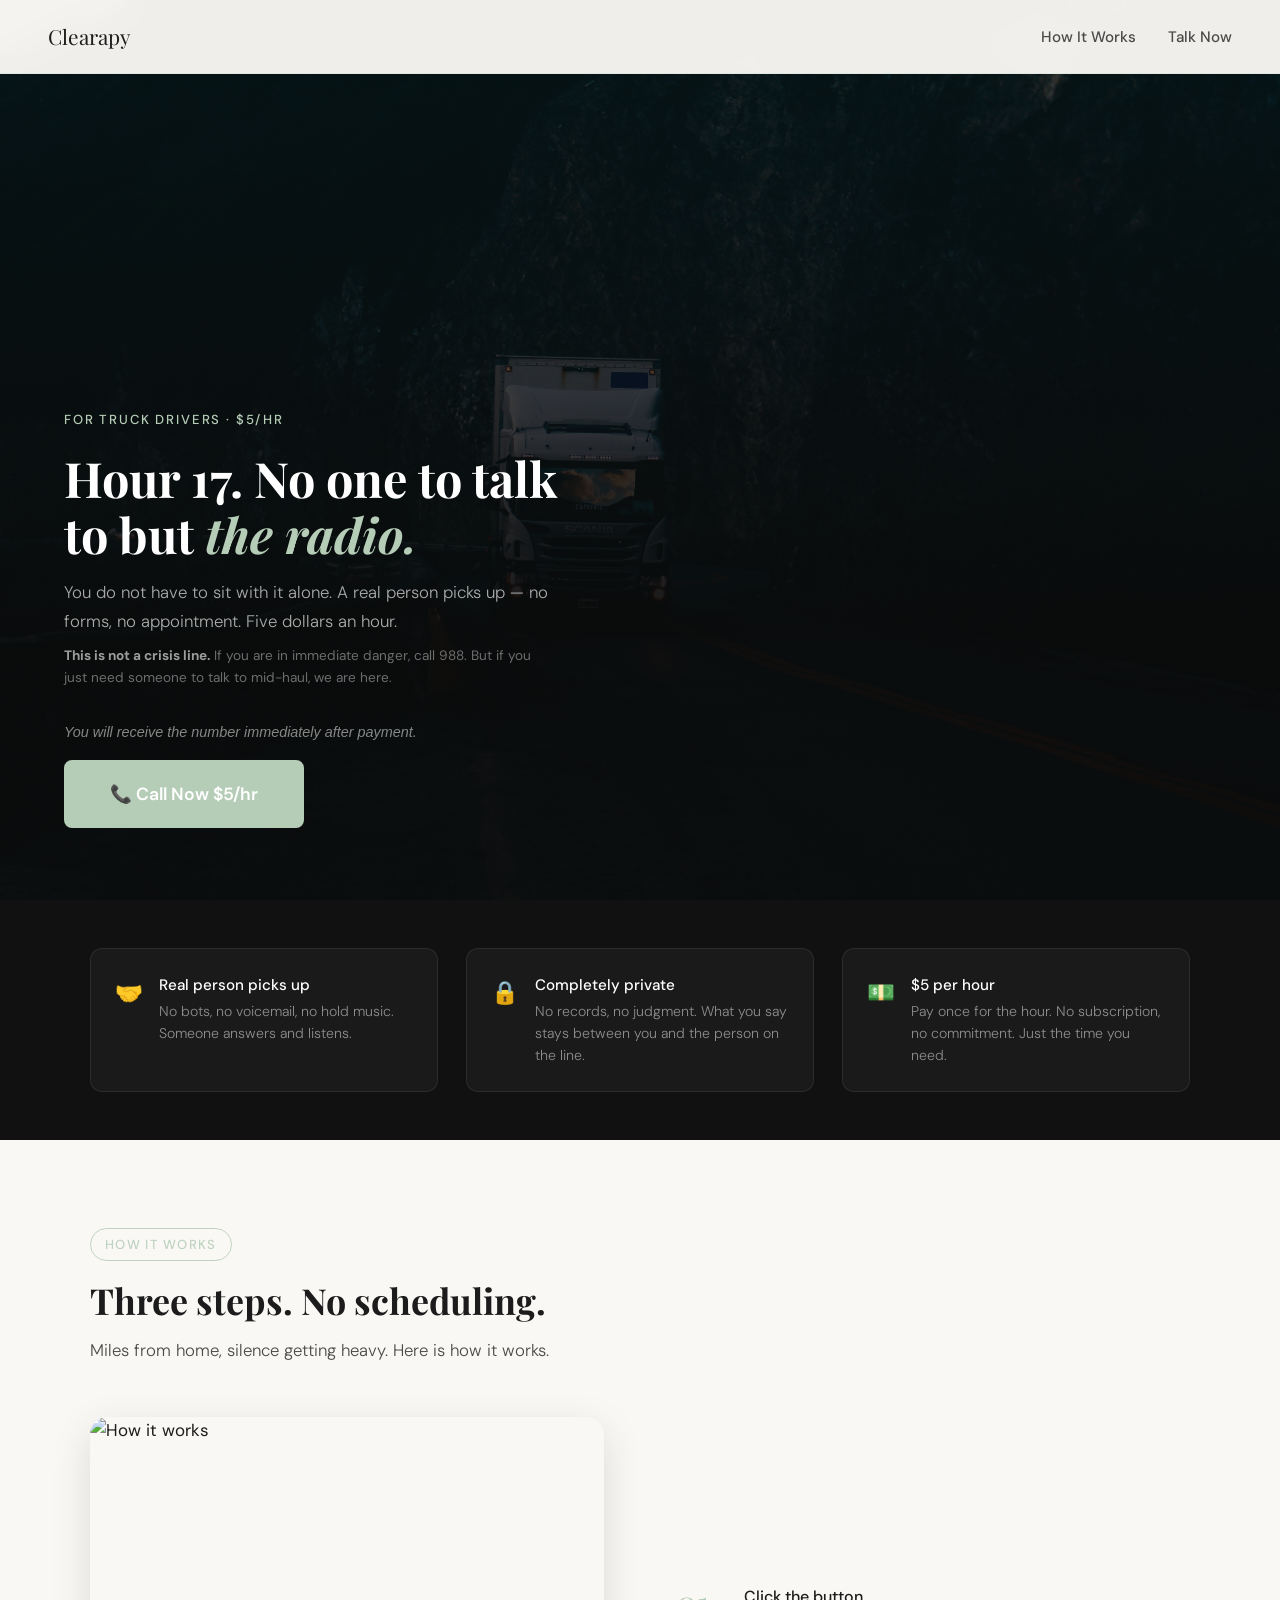
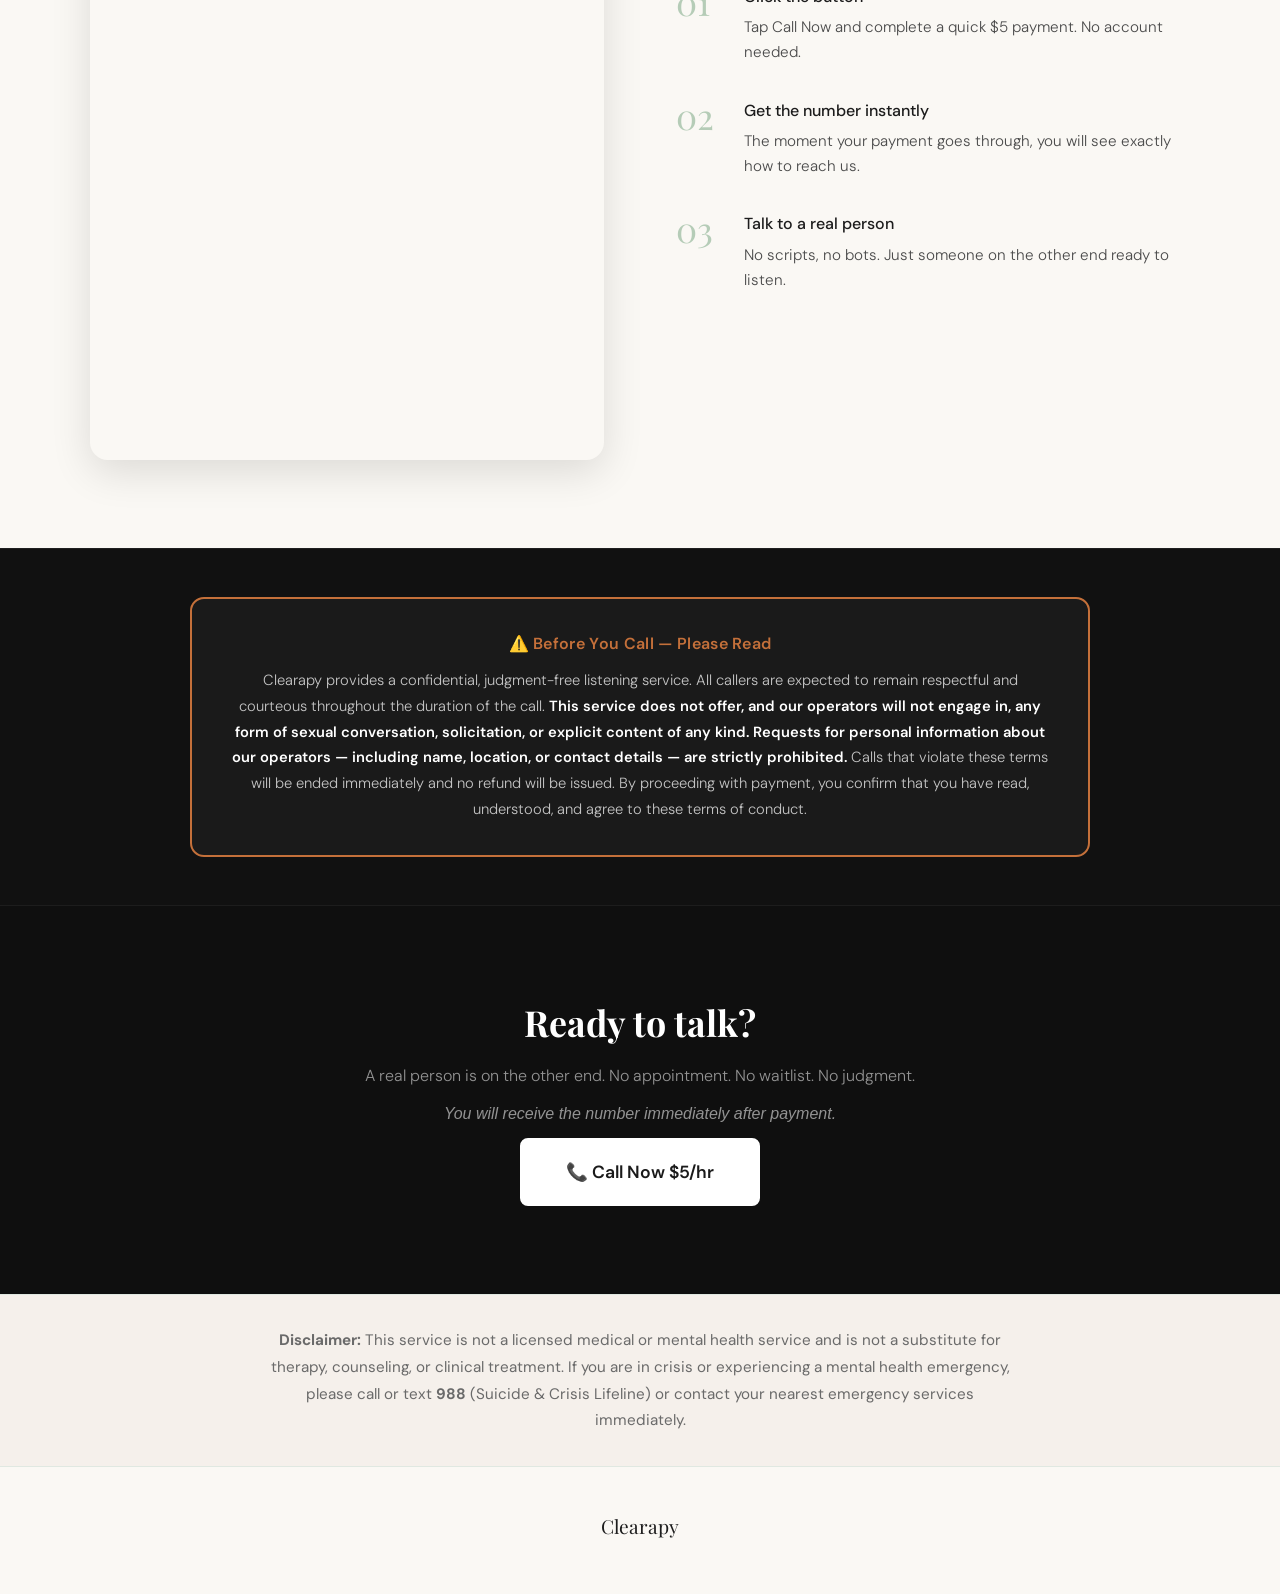
==== commit 276aa848: "Add files via upload" ====
--- a/v1.html
+++ b/v1.html
@@ -14,124 +14,86 @@
 gtag('event','variant_view',{variant:'v1'});
 function trackClick(l){gtag('event','cta_click',{variant:'v1',cta:l});}
 
-const BACKEND = "https://clearapy-callgate-production.up.railway.app";
-async function startCheckout(cta) {
+const BACKEND="https://clearapy-callgate-production.up.railway.app";
+async function startCheckout(cta){
   trackClick(cta);
-  const btns = document.querySelectorAll('.checkout-btn');
-  btns.forEach(b => { b.textContent = 'Loading...'; b.style.opacity='0.7'; b.style.pointerEvents='none'; });
-  try {
-    const res = await fetch(BACKEND + "/create-checkout", {
-      method: "POST",
-      headers: {"Content-Type":"application/json"},
-      body: JSON.stringify({demographic:'v1'})
+  const btns=document.querySelectorAll('.checkout-btn');
+  btns.forEach(b=>{b.textContent='Loading...';b.style.opacity='0.7';b.style.pointerEvents='none';});
+  try{
+    const res=await fetch(BACKEND+"/create-checkout",{
+      method:"POST",headers:{"Content-Type":"application/json"},
+      body:JSON.stringify({demographic:'v1'})
     });
-    const data = await res.json();
-    if (data.url) {
-      window.location.href = data.url;
-    } else {
+    const data=await res.json();
+    if(data.url){window.location.href=data.url;}
+    else{
       alert("Something went wrong. Please try again.");
-      btns.forEach(b => { b.textContent='📞 Call Now — $5/hr'; b.style.opacity='1'; b.style.pointerEvents='auto'; });
+      btns.forEach(b=>{b.textContent='📞 Call Now $5/hr';b.style.opacity='1';b.style.pointerEvents='auto';});
     }
-  } catch(err) {
+  }catch(err){
     alert("Connection error. Please try again.");
-    btns.forEach(b => { b.textContent='📞 Call Now — $5/hr'; b.style.opacity='1'; b.style.pointerEvents='auto'; });
+    btns.forEach(b=>{b.textContent='📞 Call Now $5/hr';b.style.opacity='1';b.style.pointerEvents='auto';});
   }
 }
 </script>
 <style>
-  :root { --accent: #B5CCB7; }
-  .hero {
-    min-height: 100vh; position: relative;
-    display: flex; align-items: flex-end;
-    padding-top: 80px; overflow: hidden;
-  }
-  .hero-bg {
-    position: absolute; inset: 0;
-    background-image: url('v1-hero.jpg');
-    background-size: cover; background-position: center 30%;
-  }
-  .hero-overlay {
-    position: absolute; inset: 0;
-    background: linear-gradient(to top, rgba(10,10,10,0.95) 30%, rgba(10,10,10,0.5) 100%);
-  }
-  .hero-content {
-    position: relative; z-index: 2;
-    max-width: 640px; padding: 72px 64px;
-    animation: fadeUp .6s ease both;
-  }
-  .hero-eyebrow {
-    font-size: 0.82rem; letter-spacing: 0.14em;
-    text-transform: uppercase; color: #B5CCB7;
-    font-weight: 500; margin-bottom: 20px;
-  }
-  .hero h1 {
-    font-family: 'Playfair Display', serif;
-    font-size: clamp(2.2rem, 3.8vw, 3.6rem);
-    line-height: 1.15; color: #fff; margin-bottom: 16px;
-  }
-  .hero h1 em { font-style: italic; color: #B5CCB7; }
-  .hero-sub {
-    font-size: 1.05rem; color: rgba(255,255,255,0.65);
-    line-height: 1.7; margin-bottom: 10px;
-    font-weight: 300; max-width: 520px;
-  }
-  .crisis-note {
-    font-size: 0.85rem; color: rgba(255,255,255,0.4);
-    line-height: 1.6; margin-bottom: 32px; max-width: 480px;
-  }
-  .crisis-note strong { color: rgba(255,255,255,0.6); }
-  .access-note {
-    font-size: 0.9rem; color: rgba(255,255,255,0.5);
-    margin-bottom: 16px; font-style: italic;
-  }
-  .checkout-btn {
-    display: inline-flex; align-items: center; gap: 10px;
-    padding: 18px 44px; background: #B5CCB7;
-    color: white; font-size: 1.1rem; font-weight: 600;
-    border-radius: 8px; border: 2px solid #B5CCB7;
-    cursor: pointer; transition: all 0.25s;
-    font-family: 'DM Sans', sans-serif;
-    text-decoration: none;
-  }
-  .checkout-btn:hover { background: transparent; color: #B5CCB7; }
-  .how-card::before { background: #B5CCB7 !important; }
-  .how-card-num { color: #B5CCB7 !important; }
-  .section-tag { color: #B5CCB7 !important; border-color: #B5CCB7 !important; opacity: 0.85; }
-  .trust-bar { background: #111; padding: 48px; }
-  .trust-inner { max-width: 1100px; margin: 0 auto; display: grid; grid-template-columns: repeat(3,1fr); gap: 28px; }
-  .trust-item { display: flex; gap: 16px; align-items: flex-start; padding: 24px; background: rgba(255,255,255,0.04); border: 1px solid rgba(255,255,255,0.08); border-radius: 12px; }
-  .trust-icon { font-size: 1.4rem; flex-shrink: 0; margin-top: 2px; }
-  .trust-text h4 { font-size: 0.95rem; font-weight: 500; color: white; margin-bottom: 4px; }
-  .trust-text p { font-size: 0.88rem; color: rgba(255,255,255,0.5); line-height: 1.55; font-weight: 300; }
-  .cta-section {
-    background: #0f0f0f; padding: 88px 48px; text-align: center;
-    border-top: 1px solid rgba(255,255,255,0.06);
-  }
-  .cta-section h2 {
-    font-family: 'Playfair Display', serif;
-    font-size: clamp(1.8rem, 2.8vw, 2.4rem);
-    color: white; margin-bottom: 12px;
-  }
-  .cta-section p {
-    font-size: 1rem; color: rgba(255,255,255,0.55);
-    margin-bottom: 12px; font-weight: 300;
-  }
-  .cta-access-note {
-    font-size: 0.9rem; color: rgba(255,255,255,0.4);
-    margin-bottom: 28px; font-style: italic;
-  }
-  .checkout-btn-light {
-    display: inline-flex; align-items: center; gap: 10px;
-    padding: 18px 44px; background: white; color: #1a1a1a;
-    font-size: 1.1rem; font-weight: 600; border-radius: 8px;
-    border: 2px solid white; cursor: pointer; transition: all 0.25s;
-    font-family: 'DM Sans', sans-serif; text-decoration: none;
-  }
-  .checkout-btn-light:hover { background: transparent; color: white; }
+  :root{--accent:#B5CCB7;}
+  .hero{min-height:100vh;position:relative;display:flex;align-items:flex-end;padding-top:80px;overflow:hidden;}
+  .hero-bg{position:absolute;inset:0;background-image:url('v1-hero.jpg');background-size:cover;background-position:center 30%;}
+  .hero-overlay{position:absolute;inset:0;background:linear-gradient(to top,rgba(10,10,10,0.95) 30%,rgba(10,10,10,0.5) 100%);}
+  .hero-content{position:relative;z-index:2;max-width:640px;padding:72px 64px;animation:fadeUp .6s ease both;}
+  .hero-eyebrow{font-size:0.82rem;letter-spacing:0.14em;text-transform:uppercase;color:#B5CCB7;font-weight:500;margin-bottom:20px;}
+  .hero h1{font-family:'Playfair Display',serif;font-size:clamp(2.2rem,3.8vw,3.6rem);line-height:1.15;color:#fff;margin-bottom:16px;}
+  .hero h1 em{font-style:italic;color:#B5CCB7;}
+  .hero-sub{font-size:1.05rem;color:rgba(255,255,255,0.65);line-height:1.7;margin-bottom:10px;font-weight:300;max-width:520px;}
+  .crisis-note{font-size:0.85rem;color:rgba(255,255,255,0.4);line-height:1.6;margin-bottom:32px;max-width:480px;}
+  .crisis-note strong{color:rgba(255,255,255,0.6);}
+  .access-note{font-size:0.9rem;color:rgba(255,255,255,0.5);margin-bottom:16px;font-style:italic;}
+  .checkout-btn{display:inline-flex;align-items:center;gap:10px;padding:18px 44px;background:#B5CCB7;color:white;font-size:1.1rem;font-weight:600;border-radius:8px;border:2px solid #B5CCB7;cursor:pointer;transition:all 0.25s;font-family:'DM Sans',sans-serif;text-decoration:none;}
+  .checkout-btn:hover{background:transparent;color:#B5CCB7;}
+
+  /* HOW IT WORKS — vertical layout with image on left */
+  .how-section{background:var(--cream);padding:88px 48px;}
+  .how-inner{max-width:1100px;margin:0 auto;}
+  .how-split{display:grid;grid-template-columns:1fr 1fr;gap:72px;align-items:center;margin-top:52px;}
+  .how-img-frame{border-radius:18px;overflow:hidden;box-shadow:0 12px 40px rgba(0,0,0,0.12);aspect-ratio:4/5;}
+  .how-img-frame img{width:100%;height:100%;object-fit:cover;display:block;}
+  .how-steps{display:flex;flex-direction:column;gap:32px;}
+  .how-step{display:flex;gap:20px;align-items:flex-start;}
+  .how-step-num{font-family:'Playfair Display',serif;font-size:2.2rem;color:#B5CCB7;line-height:1;flex-shrink:0;width:48px;}
+  .how-step-divider{width:1px;background:var(--border);flex-shrink:0;margin:8px 0 0 0;display:none;}
+  .how-step-text h3{font-size:1rem;font-weight:500;color:var(--ink);margin-bottom:6px;}
+  .how-step-text p{font-size:0.95rem;color:var(--ink-soft);line-height:1.65;font-weight:300;}
+
+  .trust-bar{background:#111;padding:48px;}
+  .trust-inner{max-width:1100px;margin:0 auto;display:grid;grid-template-columns:repeat(3,1fr);gap:28px;}
+  .trust-item{display:flex;gap:16px;align-items:flex-start;padding:24px;background:rgba(255,255,255,0.04);border:1px solid rgba(255,255,255,0.08);border-radius:12px;}
+  .trust-icon{font-size:1.4rem;flex-shrink:0;margin-top:2px;}
+  .trust-text h4{font-size:0.95rem;font-weight:500;color:white;margin-bottom:4px;}
+  .trust-text p{font-size:0.88rem;color:rgba(255,255,255,0.5);line-height:1.55;font-weight:300;}
+
+  .cta-section{background:#0f0f0f;padding:88px 48px;text-align:center;border-top:1px solid rgba(255,255,255,0.06);}
+  .cta-section h2{font-family:'Playfair Display',serif;font-size:clamp(1.8rem,2.8vw,2.4rem);color:white;margin-bottom:12px;}
+  .cta-section p{font-size:1rem;color:rgba(255,255,255,0.55);margin-bottom:12px;font-weight:300;}
+  .cta-access-note{font-size:0.9rem;color:rgba(255,255,255,0.4);margin-bottom:28px;font-style:italic;}
+  .checkout-btn-light{display:inline-flex;align-items:center;gap:10px;padding:18px 44px;background:white;color:#1a1a1a;font-size:1.1rem;font-weight:600;border-radius:8px;border:2px solid white;cursor:pointer;transition:all 0.25s;font-family:'DM Sans',sans-serif;text-decoration:none;}
+  .checkout-btn-light:hover{background:transparent;color:white;}
+
+  /* CONDUCT BOX */
+  .conduct-box{background:#1a1a1a;border:2px solid #C4703A;border-radius:14px;padding:32px 36px;margin:0 auto;max-width:900px;}
+  .conduct-title{font-size:1rem;font-weight:600;color:#C4703A;margin-bottom:12px;letter-spacing:0.02em;}
+  .conduct-body{font-size:0.92rem;color:rgba(255,255,255,0.75);line-height:1.75;font-weight:300;}
+  .conduct-body strong{color:white;font-weight:600;}
+  .conduct-section{background:#111;padding:48px;text-align:center;border-top:1px solid rgba(255,255,255,0.06);}
+
   @media(max-width:800px){
-    .hero-content { padding: 80px 24px 48px; }
-    .trust-inner, .how-grid { grid-template-columns: 1fr; }
-    .cta-section { padding: 64px 24px; }
+    .hero-content{padding:80px 24px 48px;}
+    .trust-inner{grid-template-columns:1fr;}
+    .how-split{grid-template-columns:1fr;}
+    .how-img-frame{aspect-ratio:16/9;}
+    .cta-section{padding:64px 24px;}
+    .conduct-section{padding:32px 20px;}
+    .conduct-box{padding:24px 20px;}
   }
 </style>
 </head>
@@ -151,76 +113,64 @@
   <div class="hero-content">
     <p class="hero-eyebrow">For Truck Drivers · $5/hr</p>
     <h1>Hour 17. No one to talk to but <em>the radio.</em></h1>
-    <p class="hero-sub">You don't have to sit with it alone. A real person picks up — no forms, no appointment. Five dollars an hour.</p>
-    <p class="crisis-note"><strong>This isn't a crisis line.</strong> If you're in immediate danger, call 988. But if you just need someone to talk to mid-haul, we're here.</p>
-    <p class="access-note">You'll receive the number immediately after payment.</p>
-    <a href="#" class="checkout-btn" onclick="startCheckout('hero_v1'); return false;">
-      📞 Call Now — $5/hr
-    </a>
+    <p class="hero-sub">You do not have to sit with it alone. A real person picks up — no forms, no appointment. Five dollars an hour.</p>
+    <p class="crisis-note"><strong>This is not a crisis line.</strong> If you are in immediate danger, call 988. But if you just need someone to talk to mid-haul, we are here.</p>
+    <p class="access-note">You will receive the number immediately after payment.</p>
+    <a href="#" class="checkout-btn" onclick="startCheckout('hero_v1'); return false;">📞 Call Now $5/hr</a>
   </div>
 </div>
 
 <!-- TRUST BAR -->
 <div class="trust-bar">
   <div class="trust-inner">
-    <div class="trust-item">
-      <div class="trust-icon">🤝</div>
-      <div class="trust-text">
-        <h4>Real person picks up</h4>
-        <p>No bots, no voicemail, no hold music. Someone answers and listens.</p>
+    <div class="trust-item"><div class="trust-icon">🤝</div><div class="trust-text"><h4>Real person picks up</h4><p>No bots, no voicemail, no hold music. Someone answers and listens.</p></div></div>
+    <div class="trust-item"><div class="trust-icon">🔒</div><div class="trust-text"><h4>Completely private</h4><p>No records, no judgment. What you say stays between you and the person on the line.</p></div></div>
+    <div class="trust-item"><div class="trust-icon">💵</div><div class="trust-text"><h4>$5 per hour</h4><p>Pay once for the hour. No subscription, no commitment. Just the time you need.</p></div></div>
+  </div>
+</div>
+
+<!-- HOW IT WORKS — image left, steps right -->
+<div class="how-section" id="how">
+  <div class="how-inner">
+    <span class="section-tag" style="color:#B5CCB7;border-color:#B5CCB7;opacity:0.85;">How It Works</span>
+    <h2 class="section-title">Three steps. No scheduling.</h2>
+    <p class="section-sub">Miles from home, silence getting heavy. Here is how it works.</p>
+    <div class="how-split">
+      <div class="how-img-frame">
+        <img src="how-v1.jpg" alt="How it works" />
       </div>
-    </div>
-    <div class="trust-item">
-      <div class="trust-icon">🔒</div>
-      <div class="trust-text">
-        <h4>Completely private</h4>
-        <p>No records, no judgment. What you say stays between you and the person on the line.</p>
-      </div>
-    </div>
-    <div class="trust-item">
-      <div class="trust-icon">💵</div>
-      <div class="trust-text">
-        <h4>$5 per hour</h4>
-        <p>Pay once for the hour. No subscription, no commitment. Just the time you need.</p>
+      <div class="how-steps">
+        <div class="how-step">
+          <div class="how-step-num">01</div>
+          <div class="how-step-text"><h3>Click the button</h3><p>Tap Call Now and complete a quick $5 payment. No account needed.</p></div>
+        </div>
+        <div class="how-step">
+          <div class="how-step-num">02</div>
+          <div class="how-step-text"><h3>Get the number instantly</h3><p>The moment your payment goes through, you will see exactly how to reach us.</p></div>
+        </div>
+        <div class="how-step">
+          <div class="how-step-num">03</div>
+          <div class="how-step-text"><h3>Talk to a real person</h3><p>No scripts, no bots. Just someone on the other end ready to listen.</p></div>
+        </div>
       </div>
     </div>
   </div>
 </div>
 
-<!-- HOW IT WORKS -->
-<section style="background: var(--cream);" id="how">
-  <div class="section-inner">
-    <span class="section-tag">How It Works</span>
-    <h2 class="section-title">Three steps. No scheduling.</h2>
-    <p class="section-sub">You're miles from home and the silence gets heavy. Here's how it works.</p>
-    <div class="how-grid">
-      <div class="how-card">
-        <div class="how-card-num">01</div>
-        <h3>Click the button</h3>
-        <p>Tap Call Now and complete a quick $5 payment. No account needed.</p>
-      </div>
-      <div class="how-card">
-        <div class="how-card-num">02</div>
-        <h3>Get the number instantly</h3>
-        <p>The moment your payment goes through, you'll see exactly how to reach us.</p>
-      </div>
-      <div class="how-card">
-        <div class="how-card-num">03</div>
-        <h3>Talk to a real person</h3>
-        <p>No scripts, no bots. Just someone on the other end of the line, ready to listen.</p>
-      </div>
-    </div>
+<!-- CONDUCT BOX -->
+<div class="conduct-section">
+  <div class="conduct-box">
+    <div class="conduct-title">⚠️ Before You Call — Please Read</div>
+    <p class="conduct-body">Clearapy provides a confidential, judgment-free listening service. All callers are expected to remain respectful and courteous throughout the duration of the call. <strong>This service does not offer, and our operators will not engage in, any form of sexual conversation, solicitation, or explicit content of any kind. Requests for personal information about our operators — including name, location, or contact details — are strictly prohibited.</strong> Calls that violate these terms will be ended immediately and no refund will be issued. By proceeding with payment, you confirm that you have read, understood, and agree to these terms of conduct.</p>
   </div>
-</section>
+</div>
 
 <!-- BOTTOM CTA -->
 <div class="cta-section" id="talk">
   <h2>Ready to talk?</h2>
   <p>A real person is on the other end. No appointment. No waitlist. No judgment.</p>
-  <p class="cta-access-note">You'll receive the number immediately after payment.</p>
-  <a href="#" class="checkout-btn-light checkout-btn" onclick="startCheckout('cta_v1'); return false;">
-    📞 Call Now — $5/hr
-  </a>
+  <p class="cta-access-note">You will receive the number immediately after payment.</p>
+  <a href="#" class="checkout-btn-light checkout-btn" onclick="startCheckout('cta_v1'); return false;">📞 Call Now $5/hr</a>
 </div>
 
 <!-- DISCLAIMER -->
@@ -228,8 +178,6 @@
   <p><strong>Disclaimer:</strong> This service is not a licensed medical or mental health service and is not a substitute for therapy, counseling, or clinical treatment. If you are in crisis or experiencing a mental health emergency, please call or text <strong>988</strong> (Suicide &amp; Crisis Lifeline) or contact your nearest emergency services immediately.</p>
 </div>
 
-<footer>
-  <div class="footer-logo">Clearapy</div>
-</footer>
+<footer><div class="footer-logo">Clearapy</div></footer>
 </body>
 </html>
